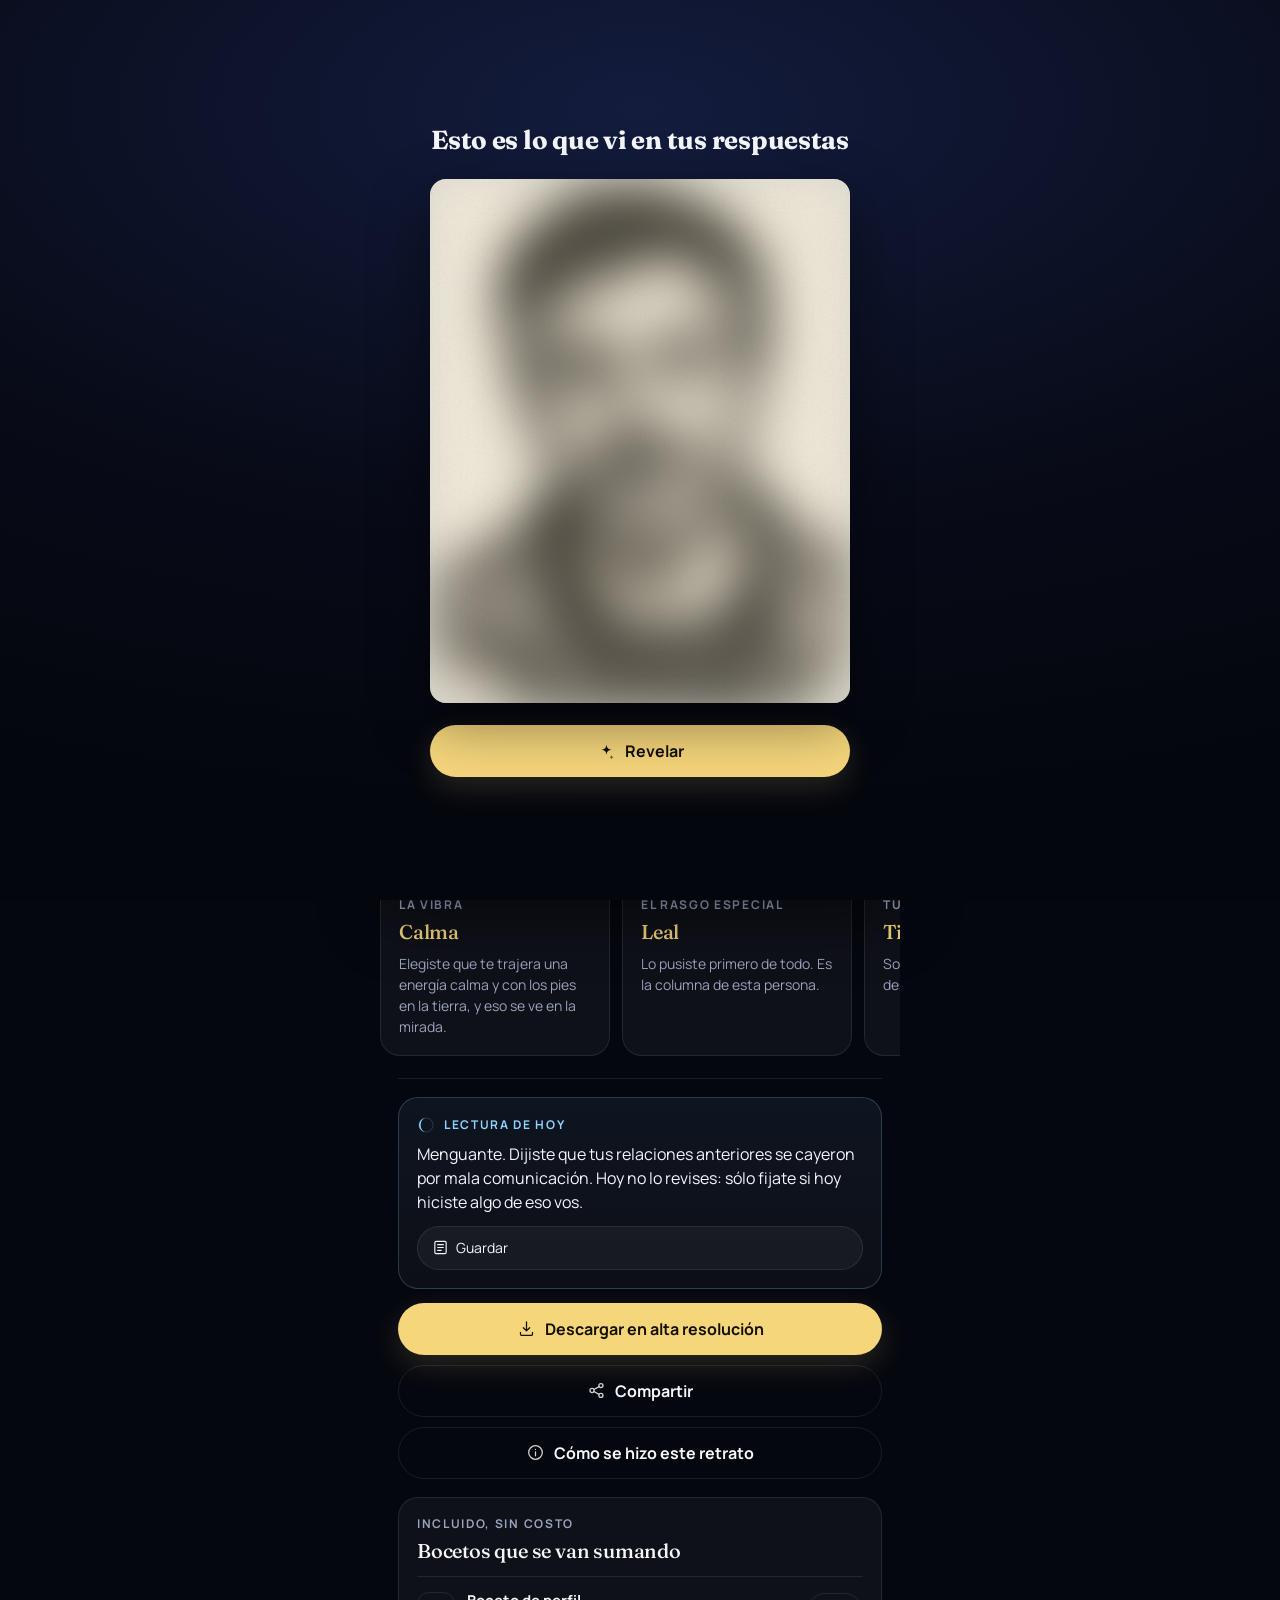
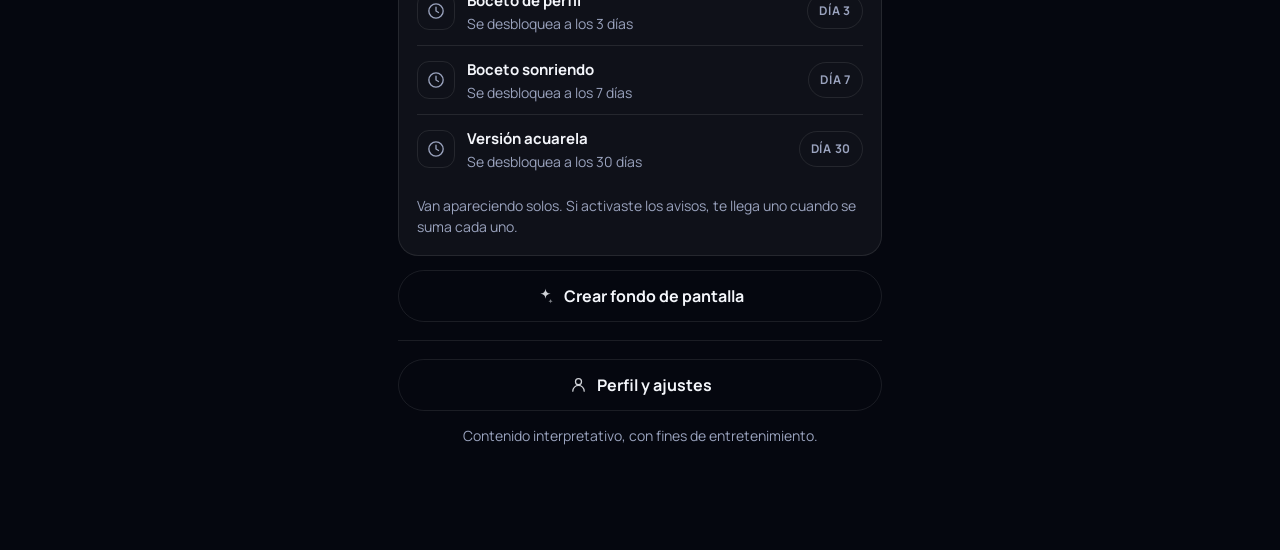
==== app/index.html @ 621ce746 "Add files via upload" ====
<!doctype html>
<html lang="es-AR">
<head>
<meta charset="utf-8">
<meta name="viewport" content="width=device-width,initial-scale=1,viewport-fit=cover,maximum-scale=5">
<title>Noctra — Retrato del Alma Gemela</title>
<meta name="description" content="Tu Retrato del Alma Gemela y tu lectura personalizada, con ventanas de encuentro, compatibilidad y diario.">
<meta name="theme-color" content="#05070F">
<meta name="apple-mobile-web-app-capable" content="yes">
<meta name="mobile-web-app-capable" content="yes">
<meta name="apple-mobile-web-app-status-bar-style" content="black-translucent">
<meta name="apple-mobile-web-app-title" content="Noctra">
<link rel="manifest" href="manifest.webmanifest">
<link rel="icon" href="icons/icon.svg" type="image/svg+xml">
<link rel="apple-touch-icon" href="icons/icon-180.png">
<link rel="preconnect" href="https://fonts.googleapis.com">
<link rel="preconnect" href="https://fonts.gstatic.com" crossorigin>
<link rel="stylesheet" href="https://fonts.googleapis.com/css2?family=Fraunces:opsz,wght@9..144,500;9..144,700&family=Manrope:wght@400;500;700&display=swap">
<link rel="stylesheet" href="css/app.css">
</head>
<body>
<canvas id="cielo"></canvas>
<div id="app"></div>
<script src="js/astro.js"></script>
<script src="../js/perfil-codigo.js"></script>
<script src="js/datos.js"></script>
<script src="js/lectura.js"></script>
<script src="js/ui.js"></script>
<script src="js/maia.js"></script>
<script src="js/app.js"></script>
<script>if("serviceWorker" in navigator)addEventListener("load",()=>navigator.serviceWorker.register("sw.js").catch(()=>{}));</script>
</body>
</html>
---- app/css/app.css ----
/* Noctra — sistema de diseño. Astrología nocturna adulta. Un solo modo: oscuro. */
:root{
  --base:#05070F; --sup:#0A1128;
  --card:rgba(255,255,255,.045); --linea:rgba(255,255,255,.09);
  --oro:#F5D67B; --oro-hondo:#E0A93A; --azul:#8FD3FF;
  --papel:#D9D6CF; --grafito:#33333A;
  --tx:#F4F6FB; --tx2:#9AA3BE;
  --ok:#7BD8A4; --err:#F08A8A;
  --r:20px; --r-img:16px; --r-pill:999px;
  --sombra:0 20px 60px rgba(0,0,0,.45);
  --head:64px; --tabs:76px;
  --ease:cubic-bezier(.22,.61,.36,1);
}
*{box-sizing:border-box;-webkit-tap-highlight-color:transparent}
html,body{margin:0;padding:0}
html{background:var(--base)}
body{
  font-family:"Manrope",-apple-system,BlinkMacSystemFont,"Segoe UI",Roboto,sans-serif;
  font-size:16px;line-height:24px;color:var(--tx);background:var(--base);
  -webkit-font-smoothing:antialiased;overscroll-behavior-y:none;
}
h1,h2,h3,.disp{font-family:"Fraunces","Iowan Old Style","Times New Roman",Georgia,serif;font-weight:700;letter-spacing:-.01em;margin:0}
h1{font-size:32px;line-height:38px}
h2{font-size:24px;line-height:30px}
h3{font-size:20px;line-height:26px;font-weight:500}
p{margin:0 0 14px}
a{color:var(--azul)}
.small{font-size:14px;line-height:21px}
.lab{font-size:12px;line-height:16px;letter-spacing:.14em;text-transform:uppercase;color:var(--tx2);font-weight:700}
.muted{color:var(--tx2)}
.oro{color:var(--oro)}
.center{text-align:center}
button,input,textarea,select{font:inherit;color:inherit}
button{background:none;border:0;cursor:pointer}
img{max-width:100%;display:block}
svg{width:20px;height:20px;flex:0 0 auto}

/* ---------- fondo vivo ---------- */
#cielo{position:fixed;inset:0;width:100%;height:100%;z-index:0;pointer-events:none;display:block}
#app{position:relative;z-index:1}

/* ---------- estructura ---------- */
.head{
  position:fixed;top:0;left:0;right:0;height:calc(var(--head) + env(safe-area-inset-top));
  padding:env(safe-area-inset-top) 18px 0;display:flex;align-items:center;justify-content:space-between;
  background:linear-gradient(180deg,rgba(5,7,15,.92),rgba(5,7,15,.55) 70%,rgba(5,7,15,0));
  backdrop-filter:blur(14px);-webkit-backdrop-filter:blur(14px);z-index:40;
}
.logo{display:flex;align-items:center;gap:1px;font-family:"Fraunces",serif;font-weight:700;font-size:22px;letter-spacing:.01em}
.logo .lm{display:inline-block;width:16px;height:16px;margin:0 1px;transform:translateY(1px)}
.fase{display:flex;align-items:center;gap:8px;padding:7px 12px;border-radius:var(--r-pill);border:1px solid var(--linea);background:var(--card);min-height:38px}
.fase .lm{width:20px;height:20px}
.fase span{font-size:12px;letter-spacing:.06em;color:var(--tx2)}

.vista{padding:calc(var(--head) + env(safe-area-inset-top) + 8px) 18px calc(var(--tabs) + env(safe-area-inset-bottom) + 24px)}
.vista.plena{padding:0}

.tabs{
  position:fixed;left:0;right:0;bottom:0;z-index:40;
  height:calc(var(--tabs) + env(safe-area-inset-bottom));padding-bottom:env(safe-area-inset-bottom);
  display:grid;grid-template-columns:repeat(5,1fr);align-items:center;
  background:rgba(10,17,40,.72);backdrop-filter:blur(20px) saturate(1.2);-webkit-backdrop-filter:blur(20px) saturate(1.2);
  border-top:1px solid var(--linea);
}
.tab{display:flex;flex-direction:column;align-items:center;justify-content:center;gap:5px;height:100%;min-height:44px;color:var(--tx2);transition:color .18s var(--ease)}
.tab svg{width:23px;height:23px}
.tab b{font-size:10px;letter-spacing:.08em;text-transform:uppercase;font-weight:700}
.tab.on{color:var(--oro)}
.tab.on svg{filter:drop-shadow(0 0 10px rgba(245,214,123,.35))}

/* ---------- piezas ---------- */
.card{background:var(--card);border:1px solid var(--linea);border-radius:var(--r);padding:18px;margin:0 0 14px}
.card.hueco{padding:0;overflow:hidden}
.btn{
  display:flex;align-items:center;justify-content:center;gap:9px;width:100%;min-height:52px;
  border-radius:var(--r-pill);background:var(--oro);color:#141007;font-weight:700;font-size:16px;
  box-shadow:0 10px 30px rgba(245,214,123,.16);transition:transform .18s var(--ease),opacity .18s
}
.btn:active{transform:scale(.985)}
.btn[disabled]{opacity:.4;box-shadow:none}
.btn.ghost{background:transparent;color:var(--tx);border:1px solid var(--linea);box-shadow:none}
.btn.ghost svg{opacity:.85}
.btn svg{width:19px;height:19px}
.btn.sm{min-height:44px;font-size:14px;padding:0 18px;width:auto}
.pill{display:inline-flex;align-items:center;gap:7px;padding:9px 14px;border-radius:var(--r-pill);border:1px solid var(--linea);background:var(--card);font-size:14px;min-height:40px}
.pill svg{width:17px;height:17px;flex:0 0 17px}
.pill{white-space:nowrap}
.pill.on{border-color:rgba(245,214,123,.5);background:rgba(245,214,123,.1);color:var(--oro)}
.pills{display:flex;gap:8px;flex-wrap:wrap}
.fila{display:flex;gap:10px}
.fila>*{flex:1}
.sep{height:1px;background:var(--linea);margin:18px 0;border:0}
.tag{display:inline-block;padding:5px 11px;border-radius:var(--r-pill);font-size:12px;letter-spacing:.06em;text-transform:uppercase;font-weight:700;border:1px solid var(--linea);color:var(--tx2)}
.tag.oro{color:var(--oro-hondo);border-color:rgba(245,214,123,.35);background:rgba(245,214,123,.08);color:var(--oro)}

input,textarea,select{
  width:100%;background:rgba(255,255,255,.05);border:1px solid var(--linea);border-radius:14px;
  padding:14px 15px;min-height:52px;outline:none;transition:border-color .18s
}
textarea{min-height:120px;resize:vertical;line-height:24px}
input:focus,textarea:focus,select:focus{border-color:rgba(143,211,255,.55)}
input::placeholder,textarea::placeholder{color:#6E7793}
label.f{display:block;margin:0 0 16px}
label.f>span{display:block;margin:0 0 7px}

.scroll-x{display:flex;gap:12px;overflow-x:auto;scroll-snap-type:x mandatory;margin:0 -18px;padding:2px 18px 4px;-webkit-overflow-scrolling:touch}
.scroll-x::-webkit-scrollbar{display:none}
.scroll-x>*{scroll-snap-align:start;flex:0 0 auto}

/* ---------- retrato ---------- */
.marco{position:relative;border-radius:var(--r-img);overflow:hidden;background:var(--papel);box-shadow:var(--sombra)}
.marco img{width:100%;display:block}
.marco::after{content:"";position:absolute;inset:0;pointer-events:none;
  background-image:url("data:image/svg+xml;utf8,<svg xmlns='http://www.w3.org/2000/svg' width='120' height='120'><filter id='n'><feTurbulence type='fractalNoise' baseFrequency='.85' numOctaves='3'/><feColorMatrix type='saturate' values='0'/></filter><rect width='120' height='120' filter='url(%23n)' opacity='.32'/></svg>");
  mix-blend-mode:multiply;opacity:.5}
.marco .firma{position:absolute;left:14px;bottom:12px;font-family:"Fraunces",serif;font-size:13px;color:rgba(51,51,58,.72);letter-spacing:.02em}

/* revelado */
#revelado{position:fixed;inset:0;z-index:90;background:radial-gradient(120% 80% at 50% 12%,#131C3E 0%,#080B18 55%,#04060D 100%);display:flex;flex-direction:column;align-items:center;justify-content:center;padding:26px}
#revelado .rw{width:100%;max-width:380px;text-align:center}
#revelado .rimg{position:relative;border-radius:var(--r-img);overflow:visible;margin:0 0 22px}
#revelado .rimg img{border-radius:var(--r-img);filter:blur(24px);transform:scale(1.04);transition:filter 3s cubic-bezier(.12,.7,.2,1),transform 3s cubic-bezier(.12,.7,.2,1)}
#revelado.go .rimg img{filter:blur(0);transform:scale(1)}
#revelado h1{margin:0 0 22px;font-size:26px;line-height:34px}
.etq{position:absolute;padding:8px 13px;border-radius:var(--r-pill);background:rgba(10,17,40,.86);border:1px solid rgba(245,214,123,.34);color:var(--oro);font-size:12px;letter-spacing:.06em;text-transform:uppercase;font-weight:700;opacity:0;transform:translateY(8px);transition:opacity .5s var(--ease),transform .5s var(--ease);white-space:nowrap;backdrop-filter:blur(8px)}
.etq.on{opacity:1;transform:translateY(0)}
.etq.e1{left:-6px;top:16%}
.etq.e2{right:-6px;top:47%}
.etq.e3{left:8%;bottom:-14px}
#chispas{position:fixed;inset:0;pointer-events:none;z-index:91}

/* ---------- lectura ---------- */
.indice{position:sticky;top:calc(var(--head) + env(safe-area-inset-top));z-index:20;margin:0 -18px 16px;padding:10px 18px;
  background:linear-gradient(180deg,rgba(5,7,15,.96),rgba(5,7,15,.72));backdrop-filter:blur(12px);-webkit-backdrop-filter:blur(12px)}
.indice .scroll-x{margin:0 -18px;padding:0 18px}
.sec{scroll-margin-top:calc(var(--head) + 74px)}
.sec h2{margin:0 0 4px}
.sec .txt p{color:#E4E8F4}
.sec .txt p:first-letter{}
.acts{display:flex;gap:8px;margin:14px 0 0}
.acts .pill{flex:0 0 auto}

/* ---------- calendario / ventanas ---------- */
.mes{border:1px solid var(--linea);border-radius:var(--r);padding:14px;margin:0 0 12px;background:var(--card)}
.mes.vacio-mes{padding:11px 14px;opacity:.62}
.mes.tiene{border-color:rgba(245,214,123,.28);background:linear-gradient(180deg,rgba(245,214,123,.07),rgba(255,255,255,.035))}
.mes .mh{display:flex;align-items:center;justify-content:space-between}
.mes .mh b{font-family:"Fraunces",serif;font-size:18px;text-transform:capitalize}
.barra{height:6px;border-radius:99px;background:rgba(255,255,255,.08);overflow:hidden;margin:10px 0 0}
.barra i{display:block;height:100%;border-radius:99px;background:linear-gradient(90deg,var(--oro-hondo),var(--oro))}

/* hoja / modal */
.hoja{position:fixed;inset:0;z-index:80;display:none}
.hoja.on{display:block}
.hoja .fondo{position:absolute;inset:0;background:rgba(3,5,12,.72);backdrop-filter:blur(6px);animation:fadeIn .18s var(--ease)}
.hoja .panel{position:absolute;left:0;right:0;bottom:0;max-height:88vh;overflow:auto;background:var(--sup);
  border-radius:26px 26px 0 0;border-top:1px solid var(--linea);padding:10px 18px calc(26px + env(safe-area-inset-bottom));
  box-shadow:var(--sombra);animation:sube .26s var(--ease)}
.hoja .asa{width:42px;height:4px;border-radius:99px;background:rgba(255,255,255,.22);margin:4px auto 16px}
@keyframes sube{from{transform:translateY(24px);opacity:.4}to{transform:translateY(0);opacity:1}}
@keyframes fadeIn{from{opacity:0}to{opacity:1}}

/* ---------- diario ---------- */
.linea{position:relative;padding:0 0 0 26px}
.linea::before{content:"";position:absolute;left:6px;top:6px;bottom:6px;width:1px;background:var(--linea)}
.ent{position:relative;margin:0 0 14px}
.ent::before{content:"";position:absolute;left:-24px;top:8px;width:9px;height:9px;border-radius:99px;background:var(--oro);box-shadow:0 0 0 4px rgba(245,214,123,.14)}
.ent.sena::before{background:var(--azul);box-shadow:0 0 0 4px rgba(143,211,255,.14)}
.cruce{border-left:2px solid var(--oro);background:rgba(245,214,123,.07);border-radius:0 14px 14px 0;padding:11px 14px;margin:10px 0 0;font-size:14px;line-height:21px;color:#EDE2C6}

/* ---------- chat ---------- */
.chat{display:flex;flex-direction:column;gap:12px;padding:0 0 8px}
.msg{max-width:86%;padding:13px 16px;border-radius:18px;line-height:23px;font-size:15px;white-space:pre-wrap;animation:enter .22s var(--ease)}
.msg.m{align-self:flex-start;background:rgba(255,255,255,.055);border:1px solid var(--linea);border-bottom-left-radius:6px}
.msg.y{align-self:flex-end;background:rgba(245,214,123,.14);border:1px solid rgba(245,214,123,.24);border-bottom-right-radius:6px}
.compose{position:fixed;left:0;right:0;bottom:calc(var(--tabs) + env(safe-area-inset-bottom));padding:10px 18px;
  background:linear-gradient(180deg,rgba(5,7,15,0),rgba(5,7,15,.92) 30%);display:flex;gap:9px;align-items:flex-end;z-index:30}
.compose textarea{min-height:52px;max-height:120px;border-radius:26px;padding:14px 18px}
.compose .env{flex:0 0 52px;width:52px;height:52px;border-radius:99px;background:var(--oro);display:flex;align-items:center;justify-content:center}
.compose .env svg{width:20px;height:20px;color:#141007}

@keyframes enter{from{opacity:0;transform:translateY(8px)}to{opacity:1;transform:translateY(0)}}
.enter{animation:enter .22s var(--ease) both}
.d1{animation-delay:.04s}.d2{animation-delay:.08s}.d3{animation-delay:.12s}.d4{animation-delay:.16s}

.vacio{text-align:center;padding:34px 10px;color:var(--tx2)}
.vacio svg{width:34px;height:34px;opacity:.4;margin:0 auto 12px}

@media (min-width:600px){
  .head{padding-left:calc(50% - 260px + 18px);padding-right:calc(50% - 260px + 18px)}
  .vista{max-width:520px;margin:0 auto}
  .tabs{max-width:520px;left:50%;transform:translateX(-50%);border-left:1px solid var(--linea);border-right:1px solid var(--linea);border-radius:20px 20px 0 0}
  .compose{max-width:520px;left:50%;transform:translateX(-50%)}
  .hoja .panel{max-width:520px;left:50%;transform:translateX(-50%)}
  #revelado .rw{max-width:420px}
}
@media (prefers-reduced-motion:reduce){
  *{animation-duration:.001ms !important;transition-duration:.001ms !important}
  #revelado .rimg img{filter:blur(0) !important;transform:none !important}
}

/* impresión: PDF de la lectura */
@media print{
  @page{size:A4;margin:18mm 16mm}
  body{background:#fff;color:#14161C}
  #cielo,.head,.tabs,.compose,.no-print{display:none !important}
  .vista{padding:0}
  .card{background:none;border:0;padding:0;margin:0 0 10mm}
  .pdf-portada{page-break-after:always;text-align:center;padding:8mm 0}
  .pdf-portada img{width:78mm;margin:0 auto 8mm;border-radius:3mm}
  .pdf-sec{page-break-inside:avoid;margin:0 0 9mm}
  .pdf-sec h2{color:#8A6B18;border-bottom:.4mm solid #DCC98E;padding-bottom:2mm;margin:0 0 4mm}
  .pdf-sec p{color:#22252E;font-size:11.5pt;line-height:1.62}
  .muted,.tx2{color:#6A6F7E}
  a{color:#22252E;text-decoration:none}
}
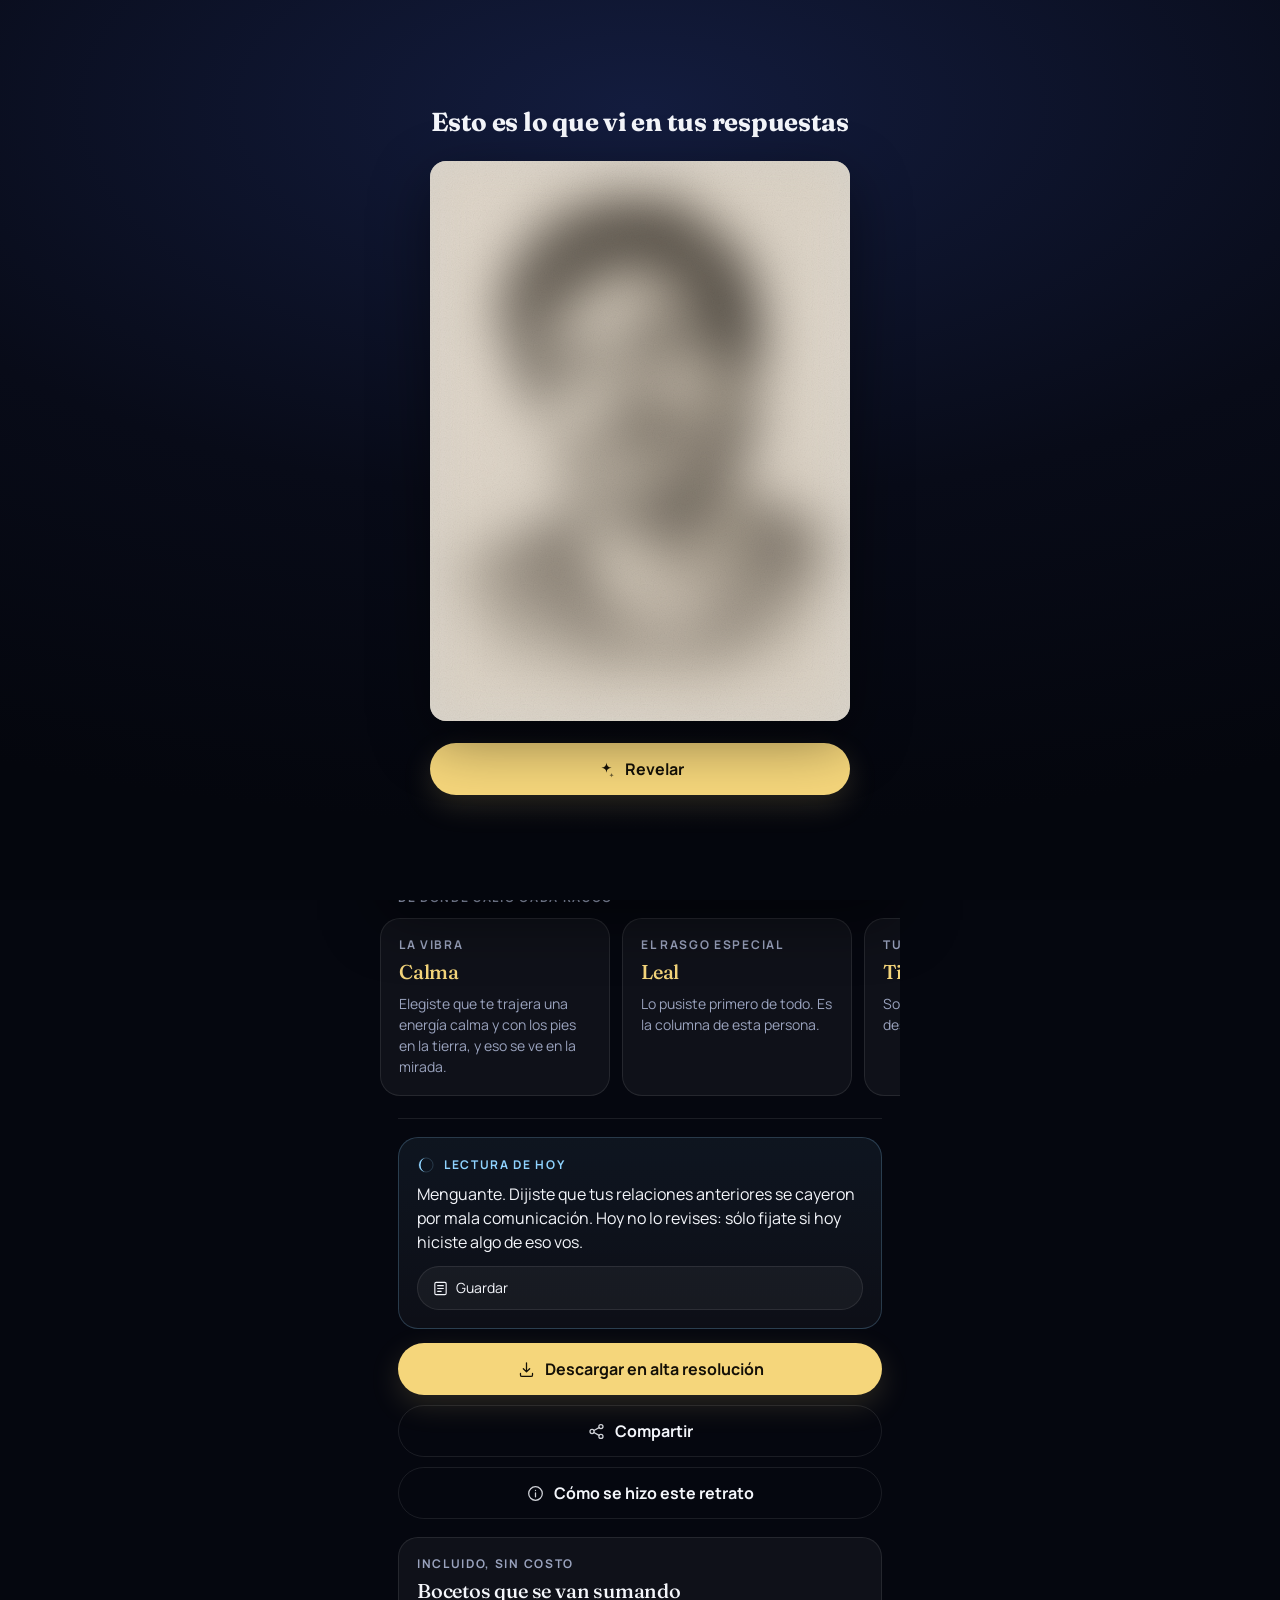
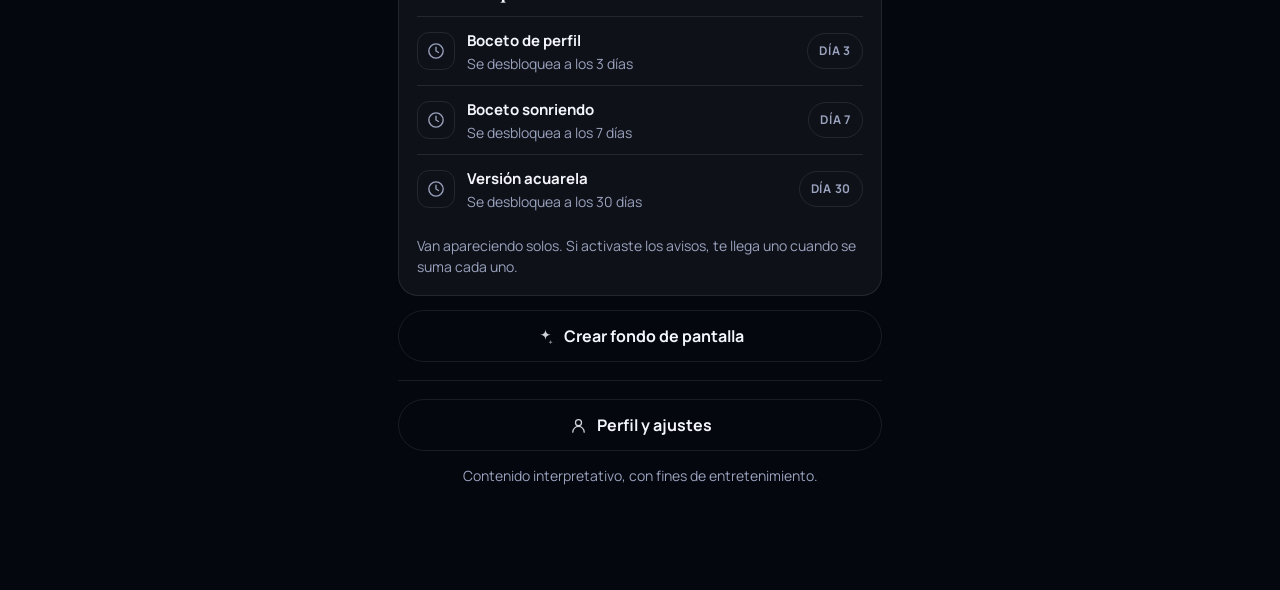
==== commit 7cb8d933: "Update index.html" ====
--- a/app/index.html
+++ b/app/index.html
@@ -27,6 +27,8 @@
 <script src="js/lectura.js"></script>
 <script src="js/ui.js"></script>
 <script src="js/maia.js"></script>
+<script src="js/preguntas.js"></script>
+<script src="js/retratos.js"></script>
 <script src="js/app.js"></script>
 <script>if("serviceWorker" in navigator)addEventListener("load",()=>navigator.serviceWorker.register("sw.js").catch(()=>{}));</script>
 </body>
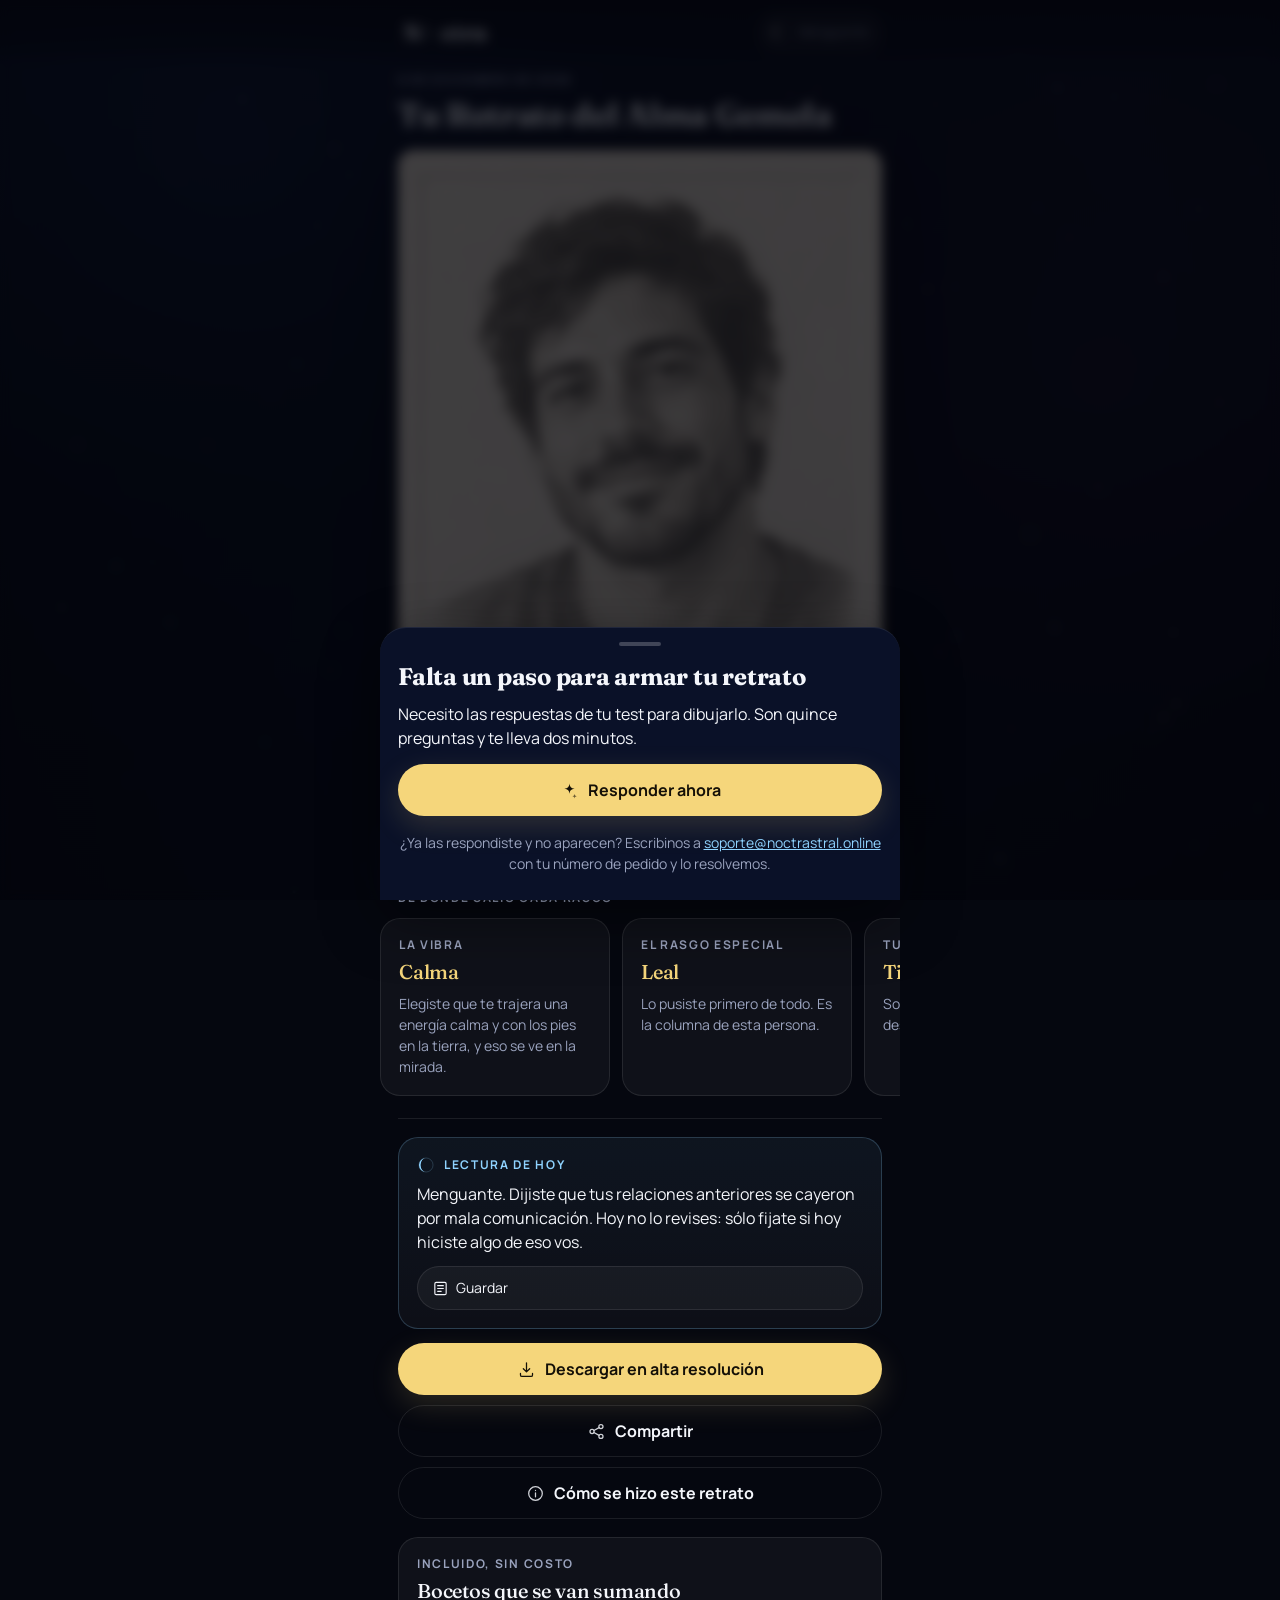
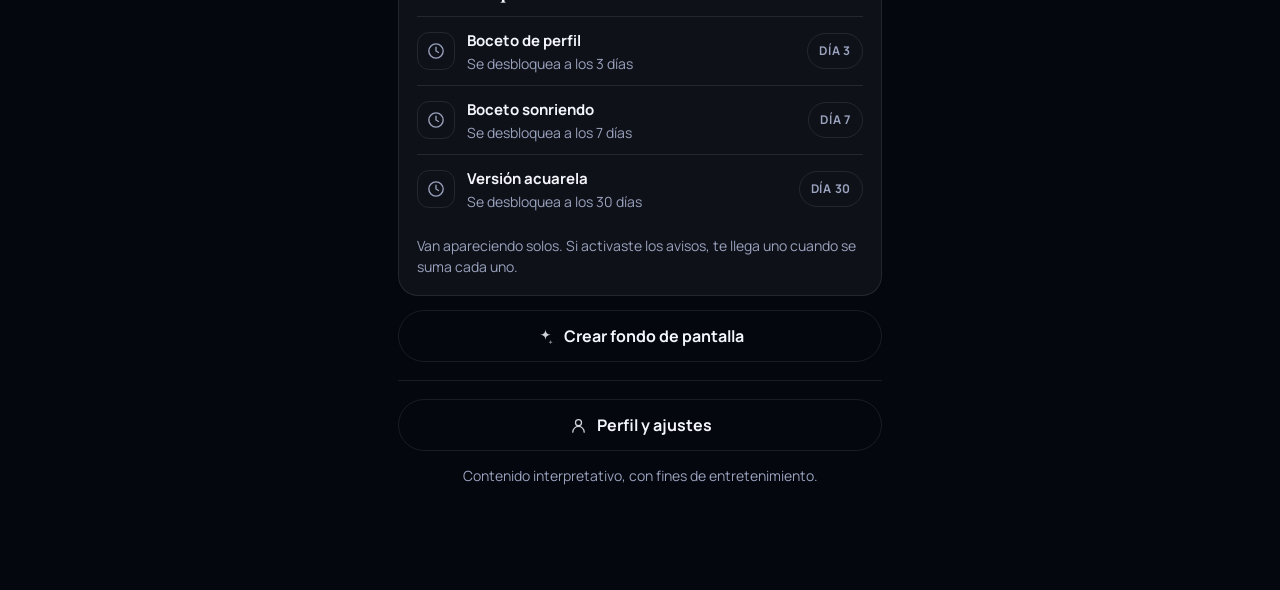
==== commit 579739f9: "App: carga rasgos.js y sube el service worker a v6" ====
--- a/app/index.html
+++ b/app/index.html
@@ -29,6 +29,7 @@
 <script src="js/maia.js"></script>
 <script src="js/preguntas.js"></script>
 <script src="js/retratos.js"></script>
+<script src="js/rasgos.js"></script>
 <script src="js/app.js"></script>
 <script>if("serviceWorker" in navigator)addEventListener("load",()=>navigator.serviceWorker.register("sw.js").catch(()=>{}));</script>
 </body>
--- a/app/css/app.css
+++ b/app/css/app.css
@@ -214,3 +214,89 @@
   .muted,.tx2{color:#6A6F7E}
   a{color:#22252E;text-decoration:none}
 }
+
+/* ================= rasgos del retrato ================= */
+#rasgos{position:fixed;inset:0;z-index:95;overflow:auto;-webkit-overflow-scrolling:touch;
+  background:radial-gradient(120% 80% at 50% 10%,#131C3E 0%,#080B18 55%,#04060D 100%)}
+#rasgos .rwrap{max-width:520px;margin:0 auto;padding:calc(38px + env(safe-area-inset-top)) 22px 44px}
+#rasgos .rbar{display:flex;gap:5px;justify-content:center;margin:0 0 28px}
+#rasgos .rbar i{display:block;width:6px;height:6px;border-radius:99px;background:rgba(255,255,255,.14);transition:all .25s var(--ease)}
+#rasgos .rbar i.ya{background:rgba(245,214,123,.55)}
+#rasgos .rbar i.hoy{width:18px;background:var(--oro)}
+#rasgos .rkicker{margin:0 0 8px;font-size:12px;line-height:16px;letter-spacing:.16em;text-transform:uppercase;color:var(--oro);font-weight:700;opacity:.85}
+#rasgos h2{margin:0 0 6px;font-size:25px;line-height:32px}
+#rasgos .rsub{margin:0 0 22px}
+#rasgos .ropt{width:100%;justify-content:flex-start;margin:0 0 9px;padding:15px 16px;font-size:15px;text-align:left;white-space:normal;min-height:56px}
+#rasgos .ropt.on{border-color:rgba(245,214,123,.6);background:rgba(245,214,123,.10)}
+#rasgos .rglyph{width:26px;flex:0 0 26px;color:var(--oro);font-size:15px;opacity:.8;text-align:center}
+#rasgos .ratras{margin:18px auto 0;display:flex}
+
+/* ================= la pantalla del dibujo ================= */
+#dibujo{position:fixed;inset:0;z-index:96;overflow:hidden;
+  background:radial-gradient(130% 90% at 50% 8%,#16214A 0%,#0A1024 48%,#04060D 100%);
+  display:flex;align-items:center;justify-content:center;padding:26px;
+  animation:dEntrar .5s var(--ease) both}
+@keyframes dEntrar{from{opacity:0}to{opacity:1}}
+#dibujo.salir{animation:dSalir .42s var(--ease) both}
+@keyframes dSalir{to{opacity:0;transform:scale(1.03)}}
+#dibujo .dcielo{position:absolute;inset:0;width:100%;height:100%;display:block}
+
+/* nebulosas: tres manchas que respiran y giran muy lento */
+#dibujo .dneb{position:absolute;border-radius:50%;filter:blur(56px);opacity:.75;pointer-events:none;mix-blend-mode:screen}
+#dibujo .dneb.n1{width:62vmin;height:62vmin;left:-14vmin;top:4vmin;
+  background:radial-gradient(circle at 40% 40%,rgba(96,124,255,.55),rgba(96,124,255,0) 68%);
+  animation:dFlot1 19s ease-in-out infinite alternate}
+#dibujo .dneb.n2{width:54vmin;height:54vmin;right:-12vmin;top:26vmin;
+  background:radial-gradient(circle at 55% 45%,rgba(214,120,255,.42),rgba(214,120,255,0) 68%);
+  animation:dFlot2 23s ease-in-out infinite alternate}
+#dibujo .dneb.n3{width:70vmin;height:70vmin;left:12vmin;bottom:-26vmin;
+  background:radial-gradient(circle at 50% 50%,rgba(245,214,123,.26),rgba(245,214,123,0) 66%);
+  animation:dFlot3 27s ease-in-out infinite alternate}
+@keyframes dFlot1{to{transform:translate3d(7vmin,-5vmin,0) scale(1.16)}}
+@keyframes dFlot2{to{transform:translate3d(-8vmin,6vmin,0) scale(1.12)}}
+@keyframes dFlot3{to{transform:translate3d(5vmin,-8vmin,0) scale(1.09)}}
+
+#dibujo .dwrap{position:relative;z-index:2;width:100%;max-width:360px;text-align:center}
+
+/* el retrato en formación: apenas insinuado, nunca legible */
+#dibujo .dmarco{position:relative;width:176px;height:234px;margin:0 auto 24px;border-radius:var(--r-img);
+  overflow:hidden;border:1px solid rgba(245,214,123,.20);background:#0A0E1C;
+  box-shadow:0 0 70px rgba(96,124,255,.22),inset 0 0 50px rgba(0,0,0,.7)}
+/* la hoja: un papel apenas insinuado detrás del trazo */
+#dibujo .dmarco::before{content:"";position:absolute;inset:0;pointer-events:none;z-index:2;
+  background:radial-gradient(120% 80% at 50% 30%,transparent 40%,rgba(4,6,13,.55) 100%)}
+#dibujo .dmarco img{width:100%;height:100%;object-fit:cover;opacity:.1;filter:blur(34px)}
+#dibujo .dbarrido{position:absolute;left:-30%;top:0;width:60%;height:100%;pointer-events:none;
+  background:linear-gradient(100deg,transparent,rgba(245,214,123,.24),transparent);
+  animation:dBarrer 2.6s linear infinite}
+@keyframes dBarrer{to{transform:translateX(280%)}}
+
+/* anillo de progreso */
+#dibujo .danillo{position:relative;width:104px;height:104px;margin:0 auto 20px}
+#dibujo .danillo svg{width:104px;height:104px;transform:rotate(-90deg)}
+#dibujo .danillo circle{fill:none;stroke-width:2.5;stroke-linecap:round}
+#dibujo .danillo .pista{stroke:rgba(255,255,255,.10)}
+#dibujo .danillo .arco{stroke:var(--oro);filter:drop-shadow(0 0 6px rgba(245,214,123,.55))}
+#dibujo .dpct{position:absolute;inset:0;display:flex;align-items:center;justify-content:center;
+  font-family:"Fraunces",serif;font-size:26px;color:var(--tx);letter-spacing:-.02em}
+#dibujo .dpct i{font-style:normal;font-size:14px;opacity:.55;margin:0 0 0 2px}
+
+#dibujo .dfrase{margin:0 0 6px;font-family:"Fraunces",serif;font-size:19px;line-height:26px;
+  color:var(--tx);opacity:0;transform:translateY(6px);transition:opacity .45s var(--ease),transform .45s var(--ease);min-height:52px}
+#dibujo .dfrase.on{opacity:1;transform:translateY(0)}
+#dibujo .dnota{margin:0}
+#dibujo .drevelar[hidden]{display:none!important}
+#dibujo .drevelar{margin:22px 0 0;animation:dBoton .6s var(--ease) both}
+@keyframes dBoton{from{opacity:0;transform:translateY(12px)}to{opacity:1;transform:translateY(0)}}
+#dibujo.listo .dmarco{border-color:rgba(245,214,123,.5);box-shadow:0 0 90px rgba(245,214,123,.30),inset 0 0 40px rgba(0,0,0,.5)}
+#dibujo.listo .dbarrido{display:none}
+
+@media (min-width:600px){
+  #dibujo .dwrap{max-width:400px}
+  #dibujo .dmarco{width:200px;height:266px}
+}
+@media (prefers-reduced-motion: reduce){
+  #dibujo,#dibujo .drevelar{animation:none}
+  #dibujo .dneb,#dibujo .dbarrido{animation:none}
+  #dibujo .dfrase{transition:none;opacity:1;transform:none}
+}
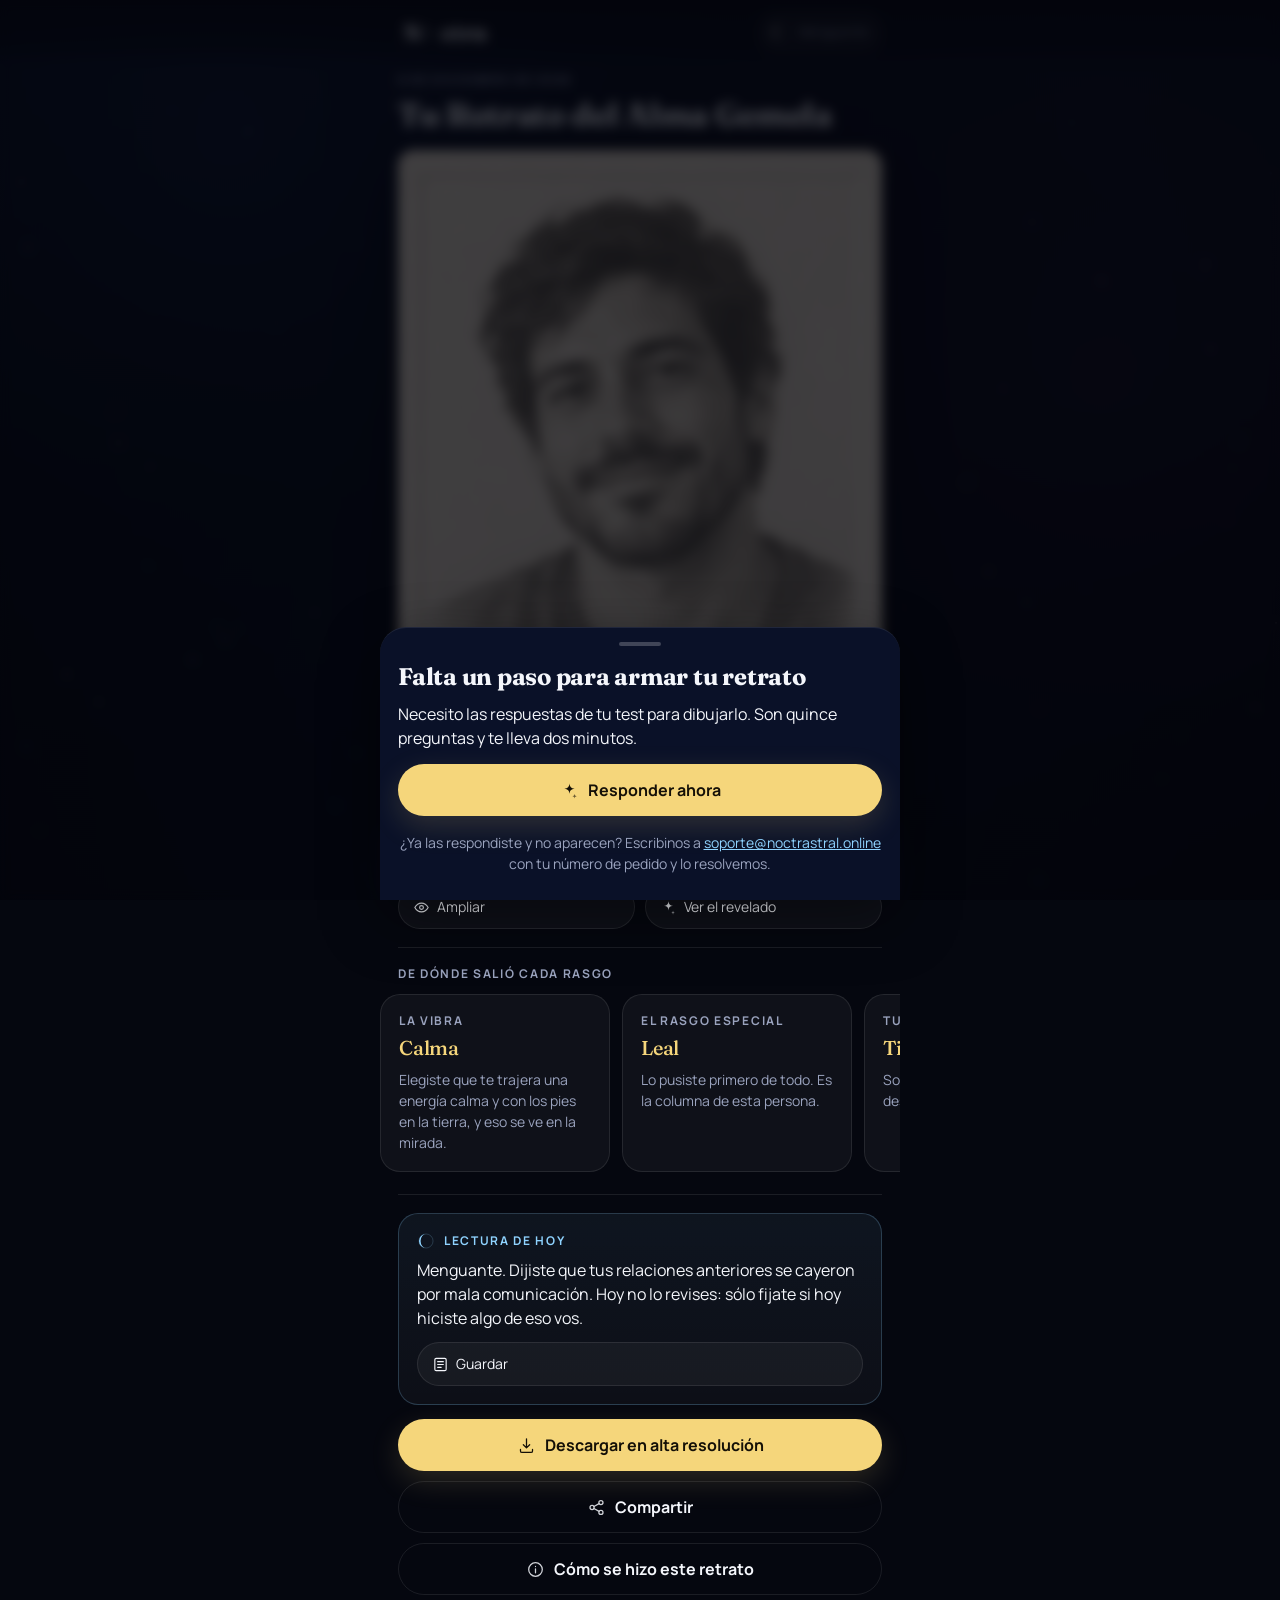
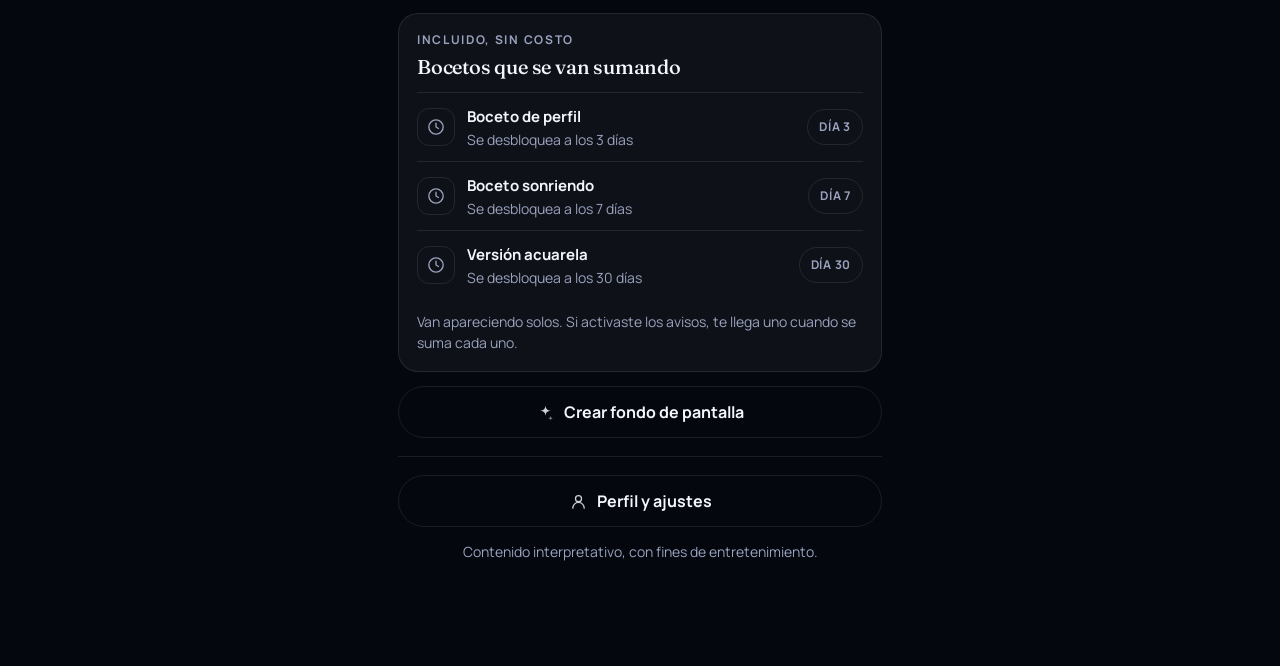
==== commit 87d3cdf0: "App: carga el modulo de nombres y sube la cache a v7" ====
--- a/app/index.html
+++ b/app/index.html
@@ -30,6 +30,7 @@
 <script src="js/preguntas.js"></script>
 <script src="js/retratos.js"></script>
 <script src="js/rasgos.js"></script>
+<script src="js/nombres.js"></script>
 <script src="js/app.js"></script>
 <script>if("serviceWorker" in navigator)addEventListener("load",()=>navigator.serviceWorker.register("sw.js").catch(()=>{}));</script>
 </body>
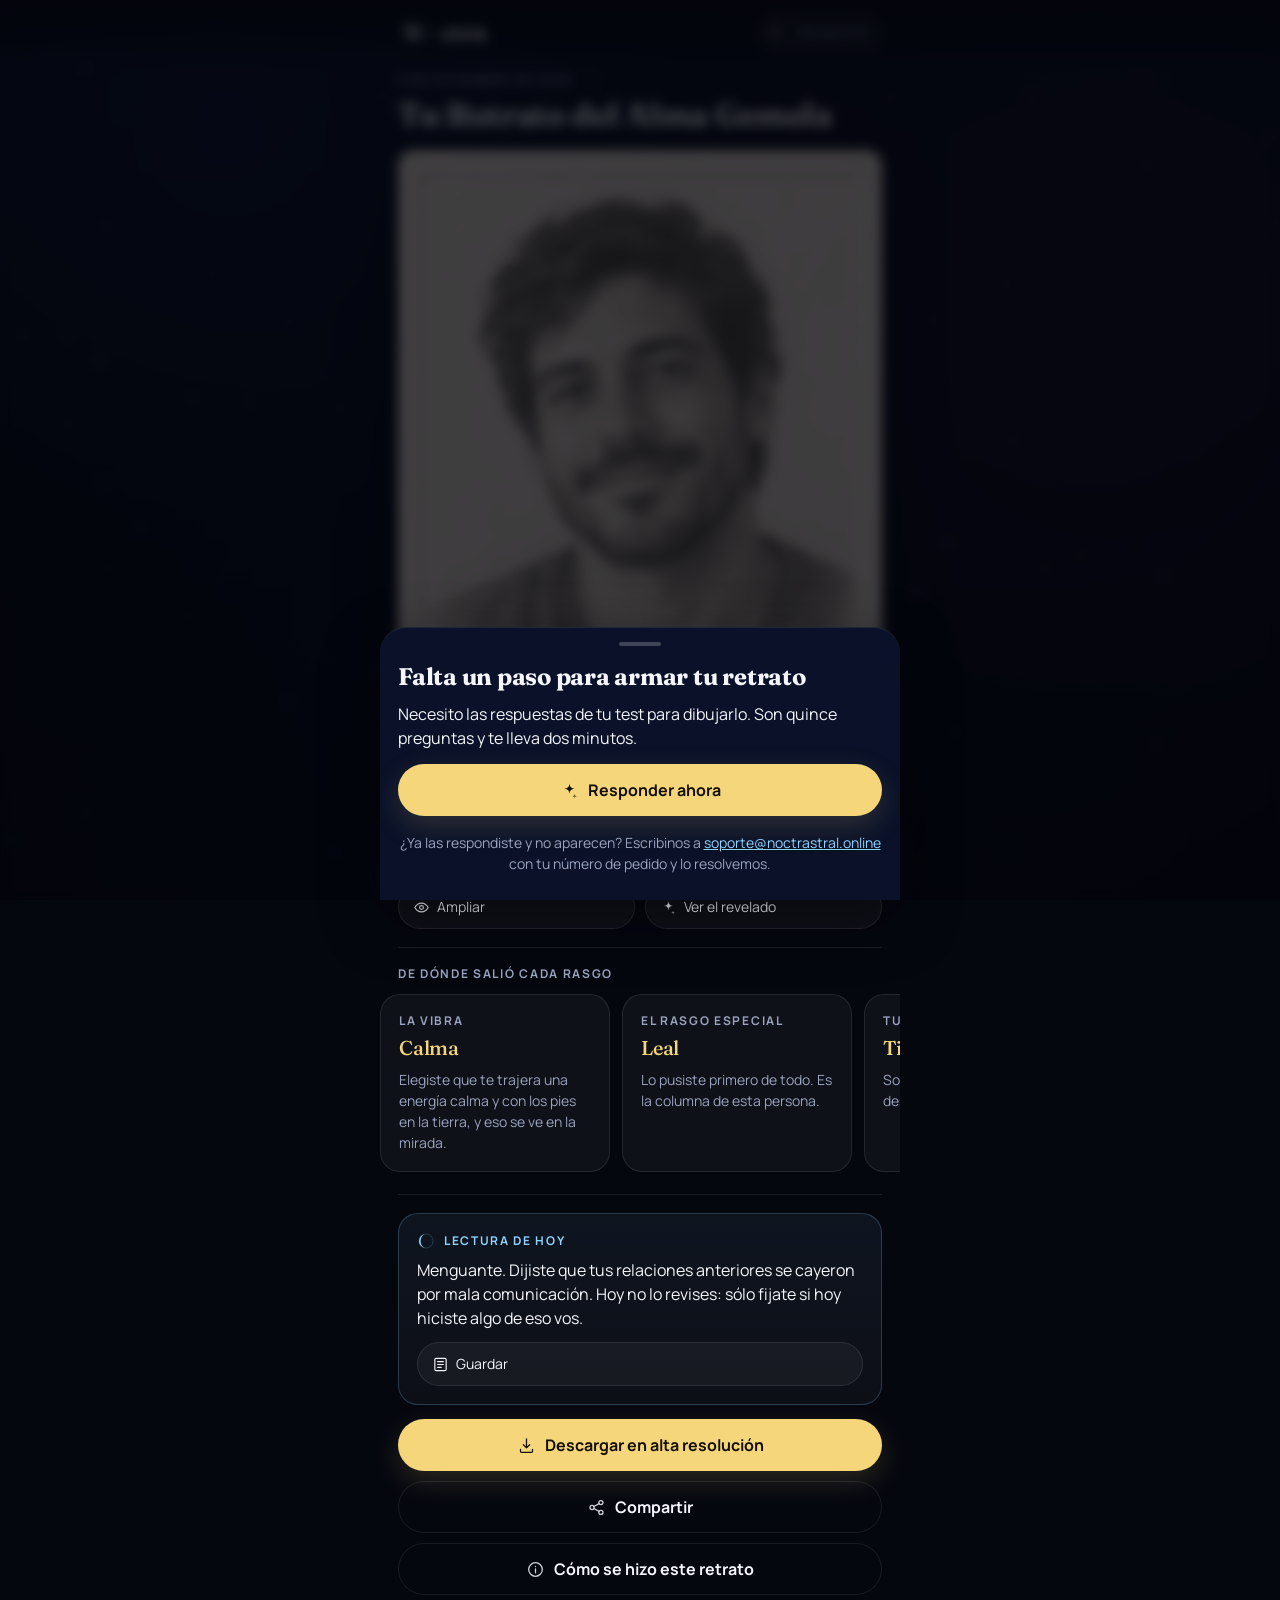
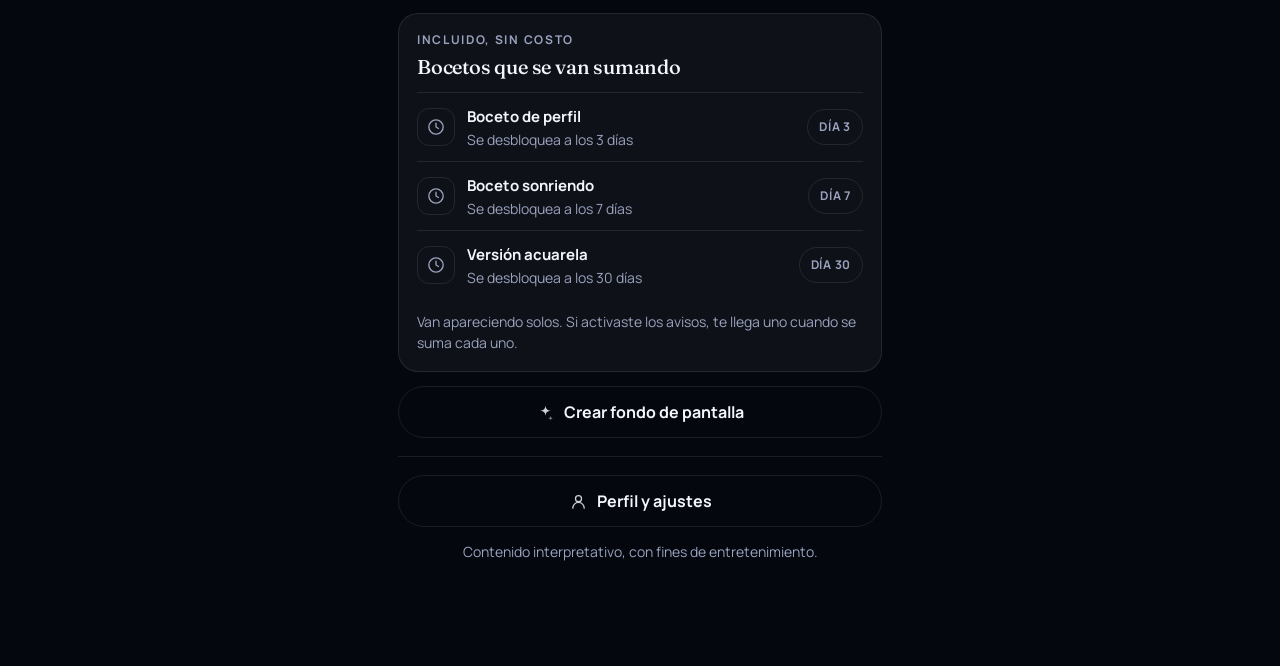
==== commit d6ca4b93: "App: carga el modulo de la oferta y sube la cache a v9" ====
--- a/app/index.html
+++ b/app/index.html
@@ -31,6 +31,7 @@
 <script src="js/retratos.js"></script>
 <script src="js/rasgos.js"></script>
 <script src="js/nombres.js"></script>
+<script src="js/oferta.js"></script>
 <script src="js/app.js"></script>
 <script>if("serviceWorker" in navigator)addEventListener("load",()=>navigator.serviceWorker.register("sw.js").catch(()=>{}));</script>
 </body>
--- a/app/css/app.css
+++ b/app/css/app.css
@@ -122,6 +122,11 @@
 #revelado .rimg img{border-radius:var(--r-img);filter:blur(24px);transform:scale(1.04);transition:filter 3s cubic-bezier(.12,.7,.2,1),transform 3s cubic-bezier(.12,.7,.2,1)}
 #revelado.go .rimg img{filter:blur(0);transform:scale(1)}
 #revelado h1{margin:0 0 22px;font-size:26px;line-height:34px}
+/* el nombre del retrato: entra solo, después de las etiquetas */
+#revelado .rnom{margin:0 0 22px;opacity:0;transform:translateY(10px);transition:opacity .9s var(--ease),transform .9s var(--ease)}
+#revelado .rnom.on{opacity:1;transform:translateY(0)}
+#revelado .rnom .lab{display:block;margin:0 0 5px}
+#revelado .rnom b{display:block;font-family:"Fraunces","Iowan Old Style","Times New Roman",Georgia,serif;font-weight:700;font-size:34px;line-height:40px;letter-spacing:-.01em;color:var(--oro)}
 .etq{position:absolute;padding:8px 13px;border-radius:var(--r-pill);background:rgba(10,17,40,.86);border:1px solid rgba(245,214,123,.34);color:var(--oro);font-size:12px;letter-spacing:.06em;text-transform:uppercase;font-weight:700;opacity:0;transform:translateY(8px);transition:opacity .5s var(--ease),transform .5s var(--ease);white-space:nowrap;backdrop-filter:blur(8px)}
 .etq.on{opacity:1;transform:translateY(0)}
 .etq.e1{left:-6px;top:16%}
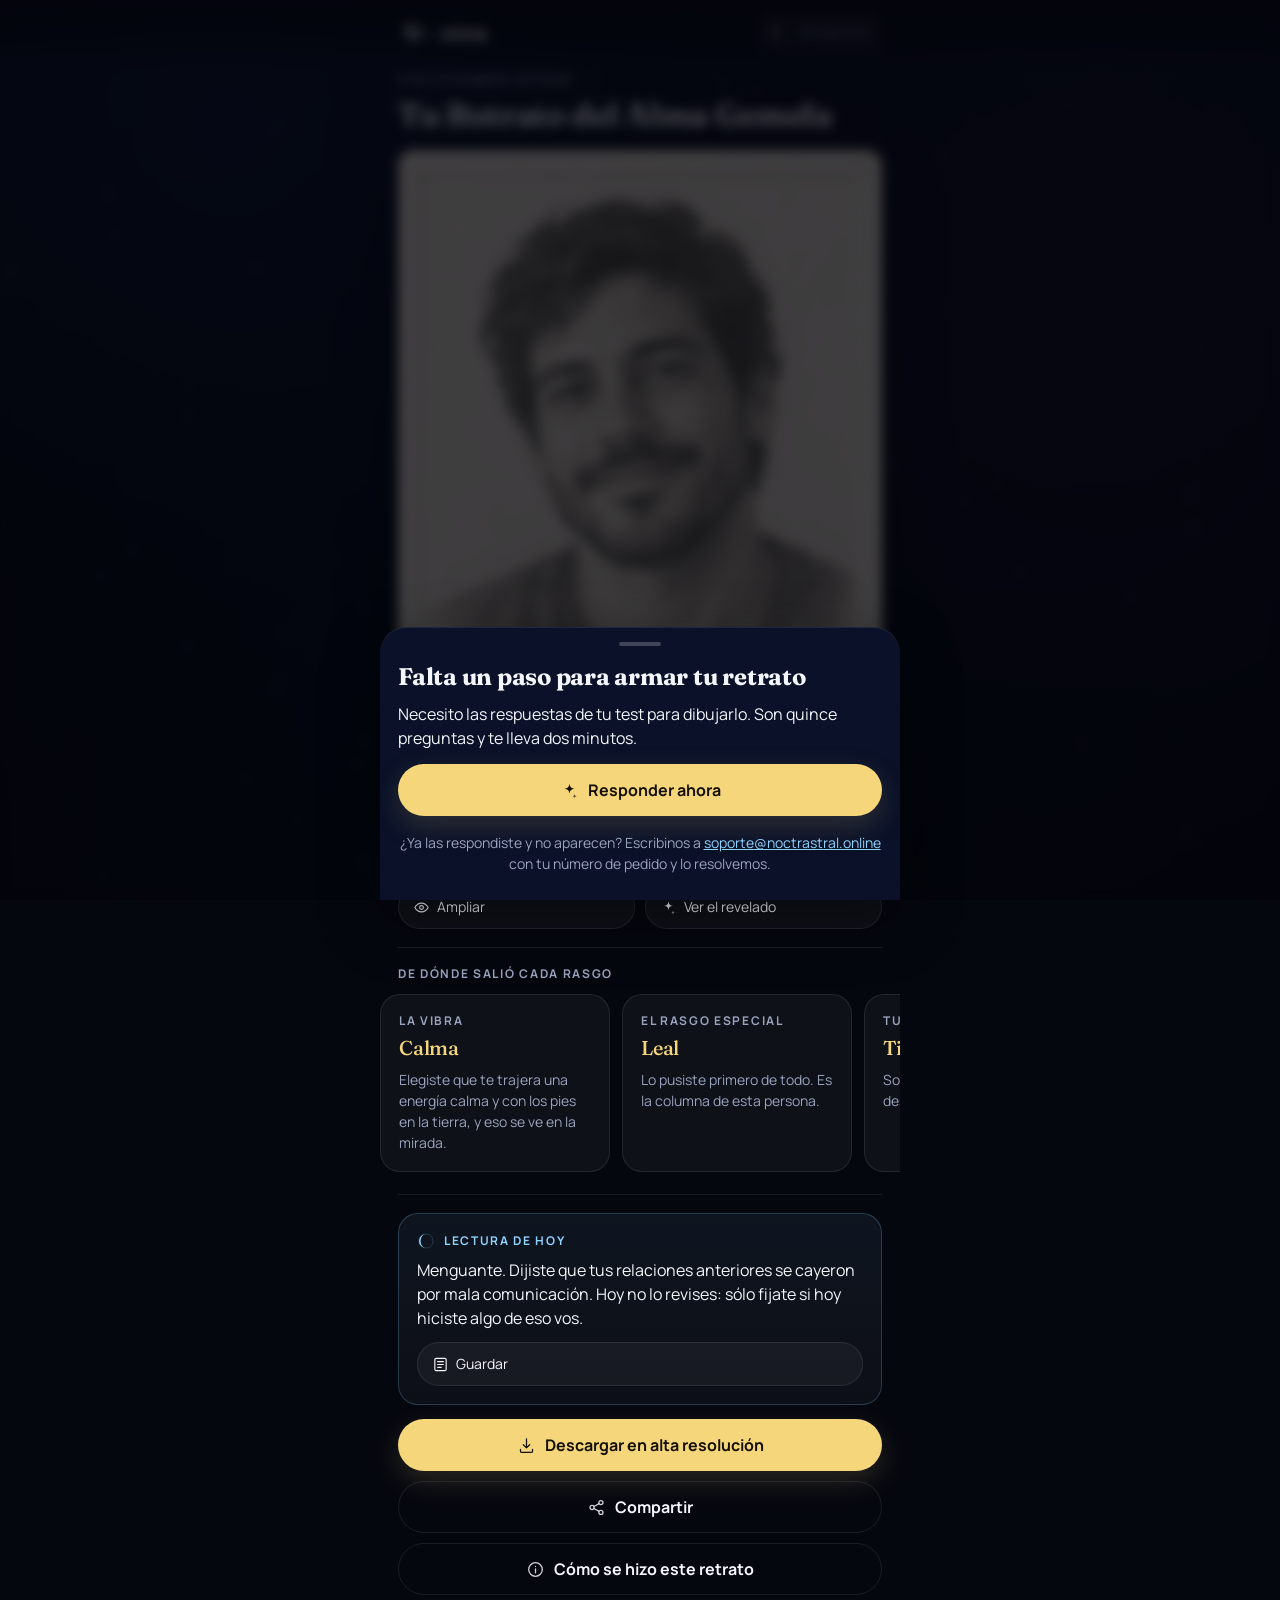
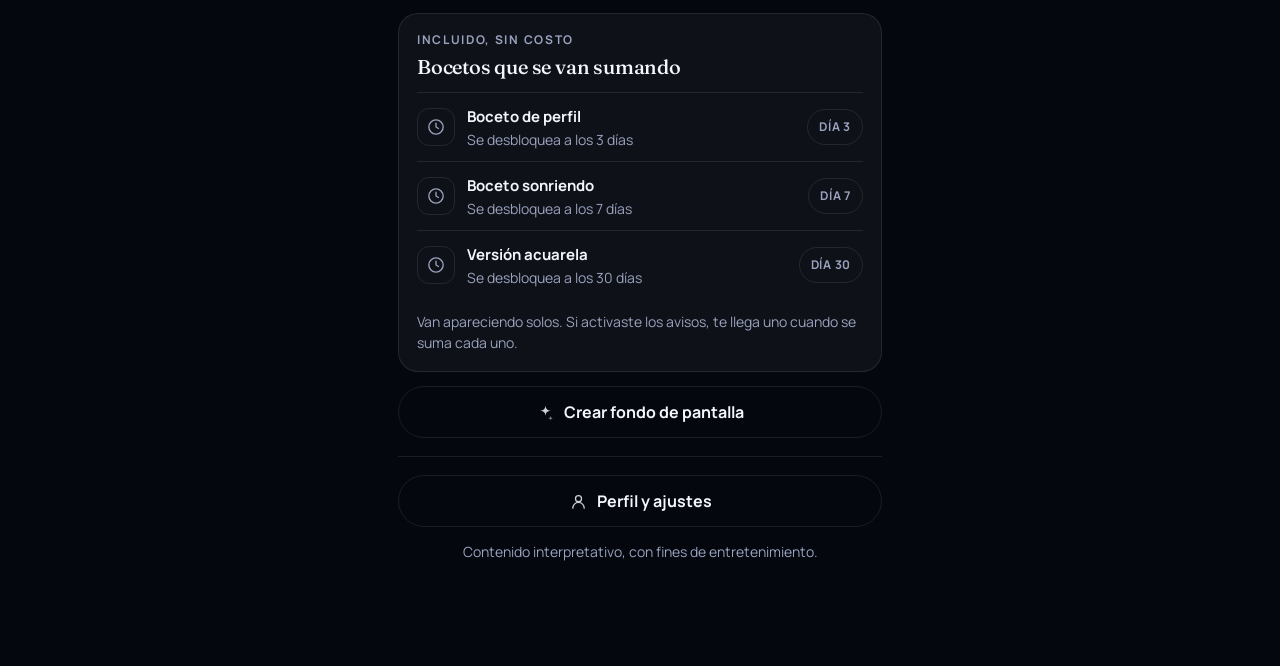
==== commit 6eb85d05: "App: carga plan.js y acceso.js, cache del service worker a v10" ====
--- a/app/index.html
+++ b/app/index.html
@@ -31,6 +31,8 @@
 <script src="js/retratos.js"></script>
 <script src="js/rasgos.js"></script>
 <script src="js/nombres.js"></script>
+<script src="js/plan.js"></script>
+<script src="js/acceso.js"></script>
 <script src="js/oferta.js"></script>
 <script src="js/app.js"></script>
 <script>if("serviceWorker" in navigator)addEventListener("load",()=>navigator.serviceWorker.register("sw.js").catch(()=>{}));</script>
--- a/app/css/app.css
+++ b/app/css/app.css
@@ -122,6 +122,38 @@
 #revelado .rimg img{border-radius:var(--r-img);filter:blur(24px);transform:scale(1.04);transition:filter 3s cubic-bezier(.12,.7,.2,1),transform 3s cubic-bezier(.12,.7,.2,1)}
 #revelado.go .rimg img{filter:blur(0);transform:scale(1)}
 #revelado h1{margin:0 0 22px;font-size:26px;line-height:34px}
+/* El Segundo Trazo — la pantalla de la oferta. Mismo lenguaje que el
+   revelado a propósito: no tiene que parecer una publicidad metida en la
+   app, tiene que parecer la continuación de lo que acaba de pasar. */
+#oferta{position:fixed;inset:0;z-index:96;overflow:auto;-webkit-overflow-scrolling:touch;
+  background:radial-gradient(120% 70% at 50% 0%,#161F45 0%,#090D1C 55%,#04060D 100%);
+  opacity:0;transform:translateY(18px);transition:opacity .38s var(--ease),transform .38s var(--ease)}
+#oferta.on{opacity:1;transform:translateY(0)}
+#oferta .ow{max-width:460px;margin:0 auto;padding:calc(40px + env(safe-area-inset-top)) 22px calc(34px + env(safe-area-inset-bottom))}
+#oferta .olab{display:flex;align-items:center;justify-content:center;gap:7px;color:var(--oro);
+  font-size:12px;letter-spacing:.14em;text-transform:uppercase;font-weight:700;margin:0 0 14px}
+#oferta .olab svg{width:15px;height:15px}
+#oferta h1{text-align:center;font-size:34px;line-height:40px;color:var(--oro);margin:0 0 10px}
+#oferta .osub{text-align:center;color:var(--tx2);margin:0 0 26px;font-size:15px;line-height:23px}
+#oferta .olista{margin:0 0 22px}
+#oferta .oit{display:flex;gap:13px;align-items:flex-start;padding:14px 15px;margin:0 0 9px;
+  border-radius:var(--r);background:var(--card);border:1px solid var(--linea);
+  opacity:0;transform:translateY(10px);transition:opacity .5s var(--ease),transform .5s var(--ease)}
+#oferta .oit.on{opacity:1;transform:translateY(0)}
+#oferta .oic{flex:0 0 26px;color:var(--oro);display:flex;padding-top:2px}
+#oferta .oic svg{width:19px;height:19px}
+#oferta .oit b{display:block;font-size:15px;margin:0 0 3px}
+#oferta .oit small{display:block;color:var(--tx2);font-size:13px;line-height:20px}
+#oferta .osobre{display:flex;gap:13px;align-items:center;padding:15px;margin:0 0 20px;
+  border-radius:var(--r);border:1px dashed rgba(245,214,123,.34);background:rgba(245,214,123,.06)}
+#oferta .osel{flex:0 0 26px;color:var(--oro);display:flex}
+#oferta .osobre p{margin:0;font-size:14px;line-height:21px;color:#EDE2C6}
+#oferta .olink{display:block;width:100%;margin:14px 0 0;background:none;border:0;
+  color:var(--tx2);font-size:14px;text-decoration:underline;cursor:pointer;font-family:inherit}
+#oferta .onota{text-align:center;color:var(--tx2);font-size:11px;line-height:17px;margin:22px 0 0;opacity:.75}
+.otar{border-color:rgba(245,214,123,.24);background:linear-gradient(180deg,rgba(245,214,123,.08),rgba(255,255,255,.035))}
+@media (min-width:430px){ #oferta h1{font-size:38px;line-height:44px} }
+
 /* el nombre del retrato: entra solo, después de las etiquetas */
 #revelado .rnom{margin:0 0 22px;opacity:0;transform:translateY(10px);transition:opacity .9s var(--ease),transform .9s var(--ease)}
 #revelado .rnom.on{opacity:1;transform:translateY(0)}
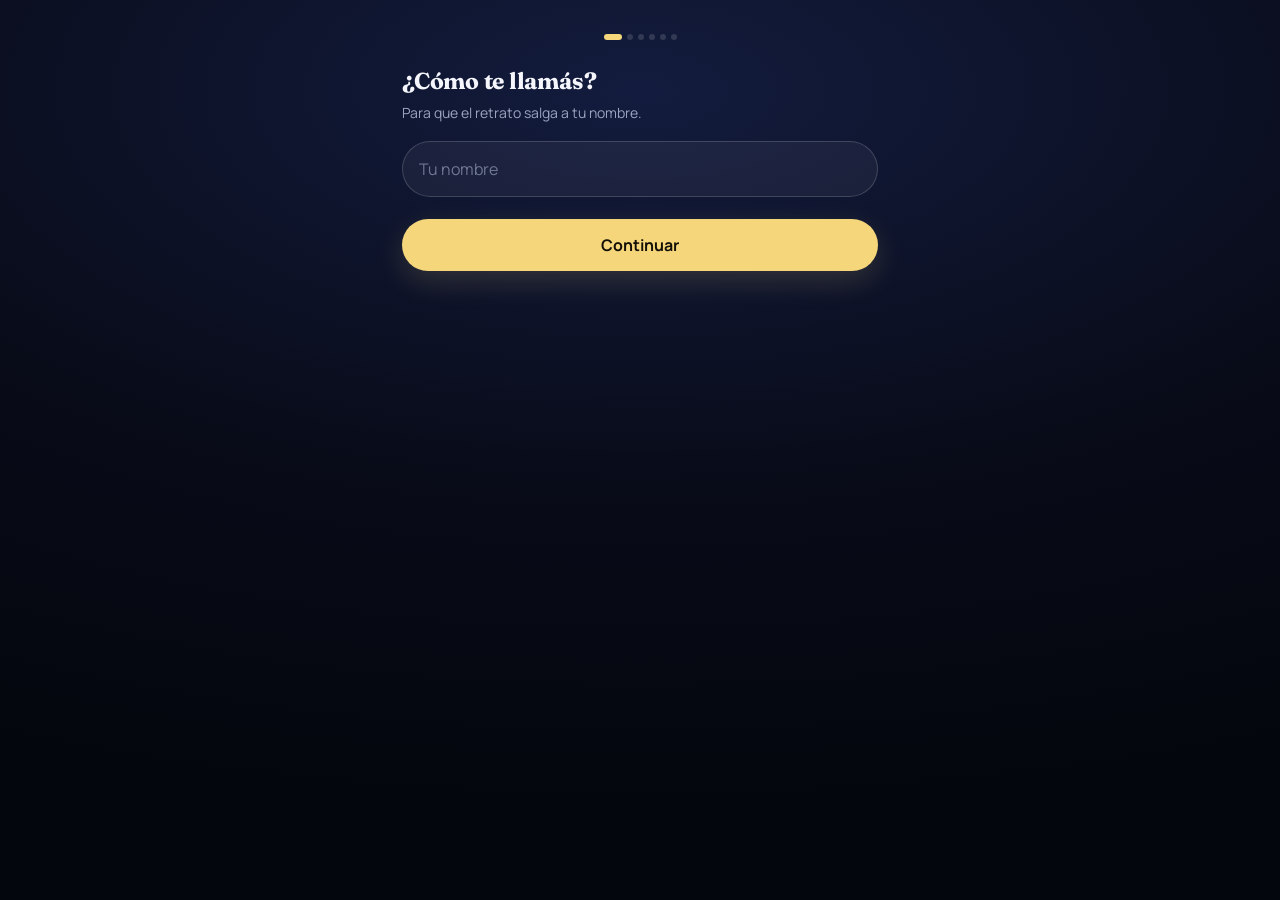
==== commit 6a901ad6: "Update index.html" ====
--- a/app/index.html
+++ b/app/index.html
@@ -22,6 +22,7 @@
 <canvas id="cielo"></canvas>
 <div id="app"></div>
 <script src="js/astro.js"></script>
+<script src="js/codigo.js"></script>
 <script src="../js/perfil-codigo.js"></script>
 <script src="js/datos.js"></script>
 <script src="js/lectura.js"></script>
--- a/app/css/app.css
+++ b/app/css/app.css
@@ -9,6 +9,13 @@
   --r:20px; --r-img:16px; --r-pill:999px;
   --sombra:0 20px 60px rgba(0,0,0,.45);
   --head:64px; --tabs:76px;
+  /* El borde de abajo del iPhone es zona muerta: la barra de gestos del
+     sistema se queda con los toques, y ademas Safari, con su barra oculta,
+     usa el primer toque de ahi para volver a mostrarla. Encima
+     env(safe-area-inset-bottom) devuelve 0 en varios de esos momentos, asi
+     que confiar solo en el no alcanza. Se le pone un piso: la fila de
+     pestañas nunca queda pegada al borde. */
+  --safe-b:max(env(safe-area-inset-bottom,0px), 26px);
   --ease:cubic-bezier(.22,.61,.36,1);
 }
 *{box-sizing:border-box;-webkit-tap-highlight-color:transparent}
@@ -52,17 +59,23 @@
 .fase .lm{width:20px;height:20px}
 .fase span{font-size:12px;letter-spacing:.06em;color:var(--tx2)}
 
-.vista{padding:calc(var(--head) + env(safe-area-inset-top) + 8px) 18px calc(var(--tabs) + env(safe-area-inset-bottom) + 24px)}
+.vista{padding:calc(var(--head) + env(safe-area-inset-top) + 8px) 18px calc(var(--tabs) + var(--safe-b) + 24px)}
 .vista.plena{padding:0}
 
 .tabs{
   position:fixed;left:0;right:0;bottom:0;z-index:40;
-  height:calc(var(--tabs) + env(safe-area-inset-bottom));padding-bottom:env(safe-area-inset-bottom);
-  display:grid;grid-template-columns:repeat(5,1fr);align-items:center;
+  height:calc(var(--tabs) + var(--safe-b));padding-bottom:var(--safe-b);
+  display:grid;grid-template-columns:repeat(5,1fr);align-items:stretch;
   background:rgba(10,17,40,.72);backdrop-filter:blur(20px) saturate(1.2);-webkit-backdrop-filter:blur(20px) saturate(1.2);
   border-top:1px solid var(--linea);
 }
-.tab{display:flex;flex-direction:column;align-items:center;justify-content:center;gap:5px;height:100%;min-height:44px;color:var(--tx2);transition:color .18s var(--ease)}
+/* El area tocable ocupa toda la altura util de la barra, que ya esta por
+   encima de la zona muerta. 56px es comodo para el pulgar sin agrandar la
+   barra. */
+.tab{display:flex;flex-direction:column;align-items:center;justify-content:center;gap:5px;
+  height:100%;min-height:56px;color:var(--tx2);transition:color .18s var(--ease);
+  -webkit-tap-highlight-color:transparent;touch-action:manipulation}
+.tab:active{opacity:.7}
 .tab svg{width:23px;height:23px}
 .tab b{font-size:10px;letter-spacing:.08em;text-transform:uppercase;font-weight:700}
 .tab.on{color:var(--oro)}
@@ -116,26 +129,185 @@
 .marco .firma{position:absolute;left:14px;bottom:12px;font-family:"Fraunces",serif;font-size:13px;color:rgba(51,51,58,.72);letter-spacing:.02em}
 
 /* revelado */
-#revelado{position:fixed;inset:0;z-index:90;background:radial-gradient(120% 80% at 50% 12%,#131C3E 0%,#080B18 55%,#04060D 100%);display:flex;flex-direction:column;align-items:center;justify-content:center;padding:26px}
-#revelado .rw{width:100%;max-width:380px;text-align:center}
-#revelado .rimg{position:relative;border-radius:var(--r-img);overflow:visible;margin:0 0 22px}
+#revelado{position:fixed;inset:0;z-index:90;background:radial-gradient(120% 80% at 50% 12%,#131C3E 0%,#080B18 55%,#04060D 100%);display:block;overflow-y:auto;overscroll-behavior:contain;-webkit-overflow-scrolling:touch;padding:22px 26px calc(22px + env(safe-area-inset-bottom,0px))}
+/* min-height + centrado adentro: centra cuando entra en pantalla, y cuando no
+   entra la caja crece y la pantalla scrollea de verdad en vez de cortar arriba */
+#revelado .rw{width:100%;max-width:380px;margin:0 auto;text-align:center;min-height:100%;display:flex;flex-direction:column;justify-content:center}
+#revelado .rimg{position:relative;border-radius:var(--r-img);overflow:visible;margin:0 auto 16px;width:100%;max-width:min(380px,38vh)}
 #revelado .rimg img{border-radius:var(--r-img);filter:blur(24px);transform:scale(1.04);transition:filter 3s cubic-bezier(.12,.7,.2,1),transform 3s cubic-bezier(.12,.7,.2,1)}
 #revelado.go .rimg img{filter:blur(0);transform:scale(1)}
-#revelado h1{margin:0 0 22px;font-size:26px;line-height:34px}
+#revelado h1{margin:0 0 16px;font-size:25px;line-height:32px}
 /* El Segundo Trazo — la pantalla de la oferta. Mismo lenguaje que el
    revelado a propósito: no tiene que parecer una publicidad metida en la
    app, tiene que parecer la continuación de lo que acaba de pasar. */
 #oferta{position:fixed;inset:0;z-index:96;overflow:auto;-webkit-overflow-scrolling:touch;
   background:radial-gradient(120% 70% at 50% 0%,#161F45 0%,#090D1C 55%,#04060D 100%);
-  opacity:0;transform:translateY(18px);transition:opacity .38s var(--ease),transform .38s var(--ease)}
-#oferta.on{opacity:1;transform:translateY(0)}
+  transform:translateY(100%);transition:transform .62s cubic-bezier(.16,.84,.28,1);
+  box-shadow:0 -24px 70px rgba(0,0,0,.6)}
+#oferta.on{transform:translateY(0)}
+@media (prefers-reduced-motion:reduce){ #oferta{transition:none} }
 #oferta .ow{max-width:460px;margin:0 auto;padding:calc(40px + env(safe-area-inset-top)) 22px calc(34px + env(safe-area-inset-bottom))}
 #oferta .olab{display:flex;align-items:center;justify-content:center;gap:7px;color:var(--oro);
   font-size:12px;letter-spacing:.14em;text-transform:uppercase;font-weight:700;margin:0 0 14px}
 #oferta .olab svg{width:15px;height:15px}
-#oferta h1{text-align:center;font-size:34px;line-height:40px;color:var(--oro);margin:0 0 10px}
-#oferta .osub{text-align:center;color:var(--tx2);margin:0 0 26px;font-size:15px;line-height:23px}
-#oferta .olista{margin:0 0 22px}
+
+/* ---------- las tres tarjetas de la oferta ---------- */
+/* El teaser: líneas borroneadas con un candado encima. Son dibujo, no texto
+   tapado — no hay nada que leer con el inspector. */
+.otea{position:relative;display:flex;flex-direction:column;align-items:center;gap:7px;
+  padding:14px 0 20px;filter:blur(3px);opacity:.5}
+.otea>span{display:block;height:9px;border-radius:99px;
+  background:linear-gradient(90deg,rgba(245,214,123,.30),rgba(245,214,123,.10))}
+.otea .ocand{position:absolute;left:50%;top:50%;transform:translate(-50%,-50%);
+  filter:blur(0);opacity:1}
+.otea .ocand svg{width:26px;height:26px;color:var(--oro)}
+
+#oferta .ocards{display:flex;flex-direction:column;gap:14px;margin:0 0 18px}
+.ocard{border:1px solid var(--linea);border-radius:var(--r);padding:18px 16px 16px;
+  background:rgba(255,255,255,.02);text-align:center;
+  opacity:0;transform:translateY(14px);transition:opacity .5s var(--ease),transform .5s var(--ease)}
+.ocard.on{opacity:1;transform:translateY(0)}
+.ocard .octit{font-family:"Fraunces","Iowan Old Style",Georgia,serif;font-weight:700;
+  font-size:19px;line-height:25px;color:var(--tx);margin:0 0 6px}
+.ocard .ocsub{margin:0;color:var(--tx2);font-size:13.5px;line-height:20px}
+.ocard.ya{border-color:rgba(111,211,154,.34)}
+.ocard .ocya{margin:14px 0 0;color:var(--ok,#6FD39A);font-size:13.5px}
+.ocard .ocya svg{width:15px;height:15px;vertical-align:-2px;margin-right:5px}
+
+/* El botón con el precio en cápsula al costado, como la referencia. */
+.ocbtn{display:flex;align-items:center;justify-content:space-between;gap:12px;width:100%;
+  padding:13px 14px;border-radius:14px;cursor:pointer;text-align:left;
+  border:1px solid rgba(245,214,123,.34);background:rgba(245,214,123,.09);color:var(--tx);
+  font-family:inherit;font-size:15px;line-height:20px;min-height:56px;
+  transition:background .18s,border-color .18s,transform .12s}
+.ocbtn:hover{background:rgba(245,214,123,.15);border-color:rgba(245,214,123,.5)}
+.ocbtn:active{transform:scale(.985)}
+.ocbtn .ocb1{flex:1 1 auto;min-width:0}
+.ocbtn .ocb1 b{color:var(--oro);font-weight:700}
+.ocbtn .ocpre{flex:0 0 auto;font-style:normal;font-weight:700;font-size:14px;
+  padding:6px 12px;border-radius:99px;background:rgba(245,214,123,.16);color:var(--oro);
+  white-space:nowrap}
+
+/* El bloque del pack. Es el único con borde dorado y fondo propio: tiene que
+   ganarle visualmente a las dos tarjetas de arriba sin gritar. */
+.opack2{border:1.5px solid rgba(245,214,123,.52);border-radius:var(--r);padding:20px 16px 16px;
+  background:linear-gradient(180deg,rgba(245,214,123,.08),rgba(245,214,123,.02));
+  text-align:center;margin:0 0 18px;
+  opacity:0;transform:translateY(14px);transition:opacity .5s var(--ease),transform .5s var(--ease)}
+.opack2.on{opacity:1;transform:translateY(0)}
+.opack2 .op2lab{font-size:11.5px;letter-spacing:.16em;text-transform:uppercase;
+  color:var(--oro);font-weight:700;margin:0 0 12px}
+.opack2 .op2lab svg{width:14px;height:14px;vertical-align:-2px;margin-right:5px}
+.opack2 .op2pre{display:flex;align-items:baseline;justify-content:center;gap:10px;
+  flex-wrap:wrap;margin:0 0 14px}
+.opack2 .op2pre s{color:var(--tx3,#5E6785);font-size:14px}
+.opack2 .op2pre b{color:var(--ok,#6FD39A);font-size:19px;font-weight:700}
+/* "Desbloquear todo" es la acción que queremos: tiene que ganarle a todo lo
+   demás de la pantalla. Respira despacio —escala apenas: nadie lo registra
+   como animación, pero el ojo vuelve ahí— y cada tanto le cruza un brillo.
+   Todo con transform y filter, que van por GPU; animar la sombra acá
+   trababa el scroll en teléfonos modestos. */
+.opack2 .btn.op2btn,
+.oalerta .btn.op2btn{
+  position:relative;overflow:hidden;margin:0;
+  padding:18px 16px;font-size:15.5px;
+  background:linear-gradient(96deg,var(--oro),#FFEDB4 52%,var(--oro-hondo));
+  box-shadow:0 0 36px rgba(245,214,123,.50),0 14px 36px rgba(0,0,0,.45);
+  will-change:transform;animation:respira 2.8s ease-in-out infinite}
+/* El precio, invertido: chapa oscura y número dorado sobre el botón dorado.
+   Es el contraste más fuerte de la pantalla, así que es lo primero que se
+   lee del botón —y es justo el dato que la persona está buscando—. */
+.opack2 .btn.op2btn i,
+.oalerta .btn.op2btn i{
+  background:#17110A;color:var(--oro);
+  font-size:18.5px;font-weight:800;letter-spacing:-.015em;
+  padding:7px 11px;box-shadow:0 3px 12px rgba(0,0,0,.42),inset 0 1px 0 rgba(255,255,255,.07)}
+.opack2 .btn.op2btn i u,
+.oalerta .btn.op2btn i u{text-decoration:none;font-size:10px;font-weight:700;
+  letter-spacing:.05em;opacity:.65;margin-left:4px;vertical-align:2px}
+.opack2 .btn.op2btn span,
+.oalerta .btn.op2btn span{white-space:nowrap}
+.opack2 .btn.op2btn::after,
+.oalerta .btn.op2btn::after{
+  content:"";position:absolute;top:0;bottom:0;left:0;width:42%;pointer-events:none;
+  background:linear-gradient(100deg,transparent,rgba(255,255,255,.55),transparent);
+  transform:translateX(-260%) skewX(-18deg);
+  animation:brilloPasa 3.6s ease-in-out infinite}
+.opack2 .btn.op2btn:active,
+.oalerta .btn.op2btn:active{animation:none;transform:scale(.985)}
+@keyframes respira{0%,100%{transform:scale(1);filter:brightness(1)}
+  50%{transform:scale(1.028);filter:brightness(1.07)}}
+@keyframes brilloPasa{0%,62%{transform:translateX(-260%) skewX(-18deg)}
+  100%{transform:translateX(320%) skewX(-18deg)}}
+@media (prefers-reduced-motion:reduce){
+  .opack2 .btn.op2btn,.oalerta .btn.op2btn{animation:none}
+  .opack2 .btn.op2btn::after,.oalerta .btn.op2btn::after{display:none}
+  .oalerta .opunto{animation:none}
+}
+.opack2 .op2mas{margin:12px 0 0;color:var(--tx2);font-size:12.5px;line-height:19px}
+.opack2 .op2mas b{color:var(--tx)}
+
+/* ─── el bloque de oferta suelto en las pestañas ───────────────────
+   La tarjeta anterior (.otar) se leía como una sección más de la app y la
+   gente la pasaba de largo. Esta tiene barra ámbar arriba con un punto
+   latiendo, el precio viejo tachado al lado del de hoy, y el mismo botón
+   dorado que respira. Se ve como un aviso, no como contenido.
+
+   Lo que NO tiene, a propósito: contador, "quedan 3 lugares", oferta que
+   vence. La persona ya pagó una vez y sigue usando la app; inventarle una
+   urgencia falsa acá se nota, y vuelve como reembolso. */
+.oalerta{
+  border:1.5px solid rgba(245,214,123,.5);padding:0;overflow:hidden;
+  background:linear-gradient(180deg,rgba(245,214,123,.10),rgba(245,214,123,.02));
+  box-shadow:0 0 30px rgba(245,214,123,.12),0 16px 44px rgba(0,0,0,.42)}
+.oalerta .oabarra{
+  display:flex;align-items:center;gap:9px;
+  background:linear-gradient(96deg,rgba(245,214,123,.22),rgba(245,214,123,.08));
+  border-bottom:1px solid rgba(245,214,123,.28);
+  padding:10px 16px;font-size:11.5px;letter-spacing:.14em;text-transform:uppercase;
+  font-weight:800;color:var(--oro)}
+.oalerta .opunto{
+  flex:none;width:9px;height:9px;border-radius:50%;background:#FFB84D;
+  animation:oPulso 1.9s ease-out infinite}
+@keyframes oPulso{
+  0%{box-shadow:0 0 0 0 rgba(255,184,77,.55)}
+  70%{box-shadow:0 0 0 9px rgba(255,184,77,0)}
+  100%{box-shadow:0 0 0 0 rgba(255,184,77,0)}}
+.oalerta .oath{
+  font-family:"Fraunces","Iowan Old Style",Georgia,serif;font-weight:700;
+  font-size:24px;line-height:30px;color:var(--tx);margin:16px 16px 8px}
+.oalerta .oatp{margin:0 16px 14px;font-size:14px;line-height:21px;color:var(--tx2)}
+.oalerta .oapre{
+  display:flex;align-items:baseline;flex-wrap:wrap;gap:9px;margin:0 16px 14px}
+.oalerta .oapre s{color:var(--tx3,#5E6785);font-size:15px}
+.oalerta .oapre b{
+  font-family:"Fraunces",Georgia,serif;font-size:27px;font-weight:700;color:var(--ok,#6FD39A)}
+.oalerta .oaoff{
+  font-style:normal;font-size:11.5px;font-weight:800;letter-spacing:.05em;
+  text-transform:uppercase;color:#1A1408;background:var(--oro);
+  padding:4px 9px;border-radius:99px}
+.oalerta .btn.op2btn{margin:0 16px}
+.oalerta .oanota{
+  margin:11px 16px 16px;text-align:center;font-size:11.5px;color:var(--tx2);opacity:.8}
+
+/* La sección cerrada dentro de la pestaña Encuentro. */
+.plcerrada{border-style:dashed}
+.plcerrada .plnum{opacity:.5}
+.plcerrada .otea{padding:6px 0 16px}
+
+@media (max-width:380px){
+  .ocbtn{flex-direction:column;align-items:stretch;gap:9px;text-align:center}
+  .ocbtn .ocpre{align-self:center}
+}
+#oferta h1{text-align:center;font-size:31px;line-height:38px;color:var(--tx);margin:0 0 10px}
+#oferta h1 em{font-style:normal;color:var(--oro)}
+#oferta .osub{text-align:center;color:var(--tx2);margin:0 0 20px;font-size:15px;line-height:23px}
+/* el nombre del pack, como una placa: separa la promesa del producto */
+#oferta .opack svg{width:14px;height:14px;vertical-align:-2px;margin-right:5px}
+#oferta .opack{text-align:center;font-size:11px;letter-spacing:.18em;text-transform:uppercase;
+  font-weight:700;color:var(--oro);padding:9px 0;margin:0 0 18px;
+  border-top:1px solid rgba(245,214,123,.2);border-bottom:1px solid rgba(245,214,123,.2)}
+#oferta .olista{margin:0 0 18px}
 #oferta .oit{display:flex;gap:13px;align-items:flex-start;padding:14px 15px;margin:0 0 9px;
   border-radius:var(--r);background:var(--card);border:1px solid var(--linea);
   opacity:0;transform:translateY(10px);transition:opacity .5s var(--ease),transform .5s var(--ease)}
@@ -148,17 +320,78 @@
   border-radius:var(--r);border:1px dashed rgba(245,214,123,.34);background:rgba(245,214,123,.06)}
 #oferta .osel{flex:0 0 26px;color:var(--oro);display:flex}
 #oferta .osobre p{margin:0;font-size:14px;line-height:21px;color:#EDE2C6}
+/* el precio. Va antes del botón y no adentro de una tarjeta cualquiera:
+   es la objeción que queda por resolver, así que se muestra de frente. */
+#oferta .oprecio{text-align:center;margin:0 0 18px;padding:18px 14px;border-radius:var(--r);
+  background:linear-gradient(180deg,rgba(245,214,123,.11),rgba(245,214,123,.03));
+  border:1px solid rgba(245,214,123,.3)}
+#oferta .opl{font-size:11px;letter-spacing:.16em;text-transform:uppercase;font-weight:700;color:var(--tx2)}
+#oferta .opn{font-family:"Fraunces","Iowan Old Style",Georgia,serif;font-weight:700;
+  font-size:46px;line-height:54px;color:var(--oro);margin:2px 0 4px;letter-spacing:-.02em}
+/* La moneda va pegada al número, más chica y en versalita: se lee "$9.997
+   ARS" de un golpe sin que el ARS le robe peso al precio. */
+#oferta .opn i{font-style:normal;font-family:"Manrope",sans-serif;font-size:15px;
+  letter-spacing:.1em;font-weight:700;color:var(--tx2);margin-left:7px;vertical-align:5px}
+#oferta .opa{font-size:13px;line-height:20px;color:var(--tx2)}
+/* botón con el precio adentro: saca la duda de "cuánto sale" del medio */
+.btn.obig{display:flex;align-items:center;justify-content:space-between;gap:10px;
+  padding:16px 18px;font-size:15px;line-height:20px;text-align:left}
+.btn.obig span{flex:1}
+.btn.obig i{font-style:normal;font-weight:700;font-size:14px;white-space:nowrap;padding:5px 10px;border-radius:var(--r-pill);
+  background:rgba(20,16,7,.16);white-space:nowrap}
 #oferta .olink{display:block;width:100%;margin:14px 0 0;background:none;border:0;
   color:var(--tx2);font-size:14px;text-decoration:underline;cursor:pointer;font-family:inherit}
 #oferta .onota{text-align:center;color:var(--tx2);font-size:11px;line-height:17px;margin:22px 0 0;opacity:.75}
-.otar{border-color:rgba(245,214,123,.24);background:linear-gradient(180deg,rgba(245,214,123,.08),rgba(255,255,255,.035))}
+/* la tarjeta que queda en la pestaña Retrato. Tiene que cortar la página:
+   es lo único que vende cuando la persona vuelve una semana después. */
+.otar{border-color:rgba(245,214,123,.4);
+  background:linear-gradient(180deg,rgba(245,214,123,.13),rgba(245,214,123,.03));
+  box-shadow:0 0 0 1px rgba(245,214,123,.08),0 14px 40px rgba(0,0,0,.35)}
+.otar .otag{display:flex;align-items:center;gap:6px;font-size:11px;letter-spacing:.14em;
+  text-transform:uppercase;font-weight:700;color:var(--oro);margin:0 0 9px}
+.otar .otag svg{width:14px;height:14px}
+.otar .oth{font-family:"Fraunces","Iowan Old Style",Georgia,serif;font-weight:700;
+  font-size:25px;line-height:31px;color:var(--tx);margin:0 0 8px}
+.otar .otp{margin:0 0 13px;font-size:14px;line-height:21px;color:var(--tx2)}
+.otar .otf{display:flex;align-items:baseline;gap:8px}
+.otar .otpre{font-family:"Fraunces",Georgia,serif;font-weight:700;font-size:28px;color:var(--oro)}
+.otar .otu{font-size:12px;letter-spacing:.1em;text-transform:uppercase;font-weight:700;color:var(--tx2)}
 @media (min-width:430px){ #oferta h1{font-size:38px;line-height:44px} }
 
 /* el nombre del retrato: entra solo, después de las etiquetas */
-#revelado .rnom{margin:0 0 22px;opacity:0;transform:translateY(10px);transition:opacity .9s var(--ease),transform .9s var(--ease)}
+#revelado .rnom{margin:0 0 16px;opacity:0;transform:translateY(10px);transition:opacity .9s var(--ease),transform .9s var(--ease)}
 #revelado .rnom.on{opacity:1;transform:translateY(0)}
 #revelado .rnom .lab{display:block;margin:0 0 5px}
-#revelado .rnom b{display:block;font-family:"Fraunces","Iowan Old Style","Times New Roman",Georgia,serif;font-weight:700;font-size:34px;line-height:40px;letter-spacing:-.01em;color:var(--oro)}
+#revelado #racts .btn{margin:0 0 9px}
+#revelado #racts .btn:last-child{margin:0}
+/* "Ver mi lectura": el único botón que tiene que verse desde lejos. Los
+   otros dos quedan en segundo plano a propósito —guardar y compartir son
+   para después; ahora lo que sigue es leer. */
+#revelado #racts .btn.lec{
+  min-height:60px;font-size:17.5px;letter-spacing:.01em;
+  background:linear-gradient(96deg,var(--oro),#FFE9A8 55%,var(--oro-hondo));
+  box-shadow:0 0 30px rgba(245,214,123,.42),0 12px 34px rgba(0,0,0,.4);
+  will-change:transform;animation:lecLate 1.5s ease-in-out .6s infinite;
+}
+#revelado #racts .btn.lec svg{width:21px;height:21px}
+#revelado #racts .btn.lec:active{animation:none}
+#revelado #racts .btn.ghost{min-height:46px;font-size:15px;opacity:.82}
+@keyframes lecLate{0%,100%{transform:scale(1)}50%{transform:scale(1.032)}}
+@media (prefers-reduced-motion:reduce){ #revelado #racts .btn.lec{animation:none} }
+/* Teléfonos bajos: el retrato y los títulos ceden lo necesario para que
+   "Ver mi lectura" y "Compartir" queden a la vista sin tener que bajar. */
+@media (max-height:700px){
+  #revelado{padding:16px 22px calc(16px + env(safe-area-inset-bottom,0px))}
+  #revelado h1{margin:0 0 12px;font-size:21px;line-height:27px}
+  #revelado .rimg{max-width:min(380px,34vh);margin:0 auto 12px}
+  #revelado .rnom{margin:0 0 12px}
+  #revelado .rnom b{font-size:26px;line-height:31px}
+  #revelado .rnom .lab{margin:0 0 3px}
+  #revelado #racts .btn{margin:0 0 7px}
+  #revelado #racts .btn.lec{min-height:54px;font-size:16.5px}
+  #revelado #racts .btn.ghost{min-height:42px}
+}
+#revelado .rnom b{display:block;font-family:"Fraunces","Iowan Old Style","Times New Roman",Georgia,serif;font-weight:700;font-size:31px;line-height:37px;letter-spacing:-.01em;color:var(--oro)}
 .etq{position:absolute;padding:8px 13px;border-radius:var(--r-pill);background:rgba(10,17,40,.86);border:1px solid rgba(245,214,123,.34);color:var(--oro);font-size:12px;letter-spacing:.06em;text-transform:uppercase;font-weight:700;opacity:0;transform:translateY(8px);transition:opacity .5s var(--ease),transform .5s var(--ease);white-space:nowrap;backdrop-filter:blur(8px)}
 .etq.on{opacity:1;transform:translateY(0)}
 .etq.e1{left:-6px;top:16%}
@@ -169,7 +402,26 @@
 /* ---------- lectura ---------- */
 .indice{position:sticky;top:calc(var(--head) + env(safe-area-inset-top));z-index:20;margin:0 -18px 16px;padding:10px 18px;
   background:linear-gradient(180deg,rgba(5,7,15,.96),rgba(5,7,15,.72));backdrop-filter:blur(12px);-webkit-backdrop-filter:blur(12px)}
-.indice .scroll-x{margin:0 -18px;padding:0 18px}
+/* El carrusel de secciones.
+
+   Estaba pegado al texto de arriba y el ultimo chip quedaba cortado a la
+   mitad contra el borde, que se lee como un error de maquetado y no como
+   "hay mas para el costado". Se le da aire arriba y un degrade a la derecha
+   que hace evidente que sigue. */
+.indice .scroll-x{margin:0 -18px;padding:4px 18px 6px;
+  -webkit-mask-image:linear-gradient(90deg,#000 0,#000 calc(100% - 34px),transparent 100%);
+  mask-image:linear-gradient(90deg,#000 0,#000 calc(100% - 34px),transparent 100%)}
+.indice{padding-top:12px}
+.lectura-cuenta{margin:0 0 10px}
+
+/* ---------- campo con error ---------- */
+/* Antes, cuando faltaba un dato, solo salia un aviso chico que el teclado del
+   telefono tapaba. La persona apretaba, no veia nada y pensaba que el boton
+   estaba roto. Ahora el campo que falta se marca y dice que le falta. */
+.f input.mal, .f textarea.mal{border-color:#E0736B;background:rgba(224,115,107,.07)}
+.f input.mal:focus, .f textarea.mal:focus{border-color:#E0736B;box-shadow:0 0 0 3px rgba(224,115,107,.16)}
+.msgmal{display:block;color:#E9928B;font-size:12.5px;line-height:1.35;margin:6px 2px 0}
+.msgmal:empty{display:none}
 .sec{scroll-margin-top:calc(var(--head) + 74px)}
 .sec h2{margin:0 0 4px}
 .sec .txt p{color:#E4E8F4}
@@ -210,7 +462,7 @@
 .msg{max-width:86%;padding:13px 16px;border-radius:18px;line-height:23px;font-size:15px;white-space:pre-wrap;animation:enter .22s var(--ease)}
 .msg.m{align-self:flex-start;background:rgba(255,255,255,.055);border:1px solid var(--linea);border-bottom-left-radius:6px}
 .msg.y{align-self:flex-end;background:rgba(245,214,123,.14);border:1px solid rgba(245,214,123,.24);border-bottom-right-radius:6px}
-.compose{position:fixed;left:0;right:0;bottom:calc(var(--tabs) + env(safe-area-inset-bottom));padding:10px 18px;
+.compose{position:fixed;left:0;right:0;bottom:calc(var(--tabs) + var(--safe-b));padding:10px 18px;
   background:linear-gradient(180deg,rgba(5,7,15,0),rgba(5,7,15,.92) 30%);display:flex;gap:9px;align-items:flex-end;z-index:30}
 .compose textarea{min-height:52px;max-height:120px;border-radius:26px;padding:14px 18px}
 .compose .env{flex:0 0 52px;width:52px;height:52px;border-radius:99px;background:var(--oro);display:flex;align-items:center;justify-content:center}
@@ -337,3 +589,152 @@
   #dibujo .dneb,#dibujo .dbarrido{animation:none}
   #dibujo .dfrase{transition:none;opacity:1;transform:none}
 }
+
+/* ---------- Cuándo, Dónde y Cómo: el pack adentro de Encuentro ---------- */
+/* Cerrado: la misma tarjeta de venta, con la salida para el que ya compró
+   y no se le abrió solo. */
+.plcerr .olink{display:block;width:100%;background:none;border:0;color:var(--tx2);
+  font:inherit;font-size:13px;text-decoration:underline;text-underline-offset:3px;
+  padding:8px 0;cursor:pointer}
+.otar.abierta{border-color:rgba(123,216,164,.34);
+  background:linear-gradient(165deg,rgba(123,216,164,.1),rgba(255,255,255,.035) 60%)}
+.otar.abierta .otag{color:var(--ok)}
+
+/* Abierto */
+.plcab{margin:0 0 16px}
+.plcab .lab{display:flex;align-items:center;gap:6px}
+.plcab .lab svg{width:14px;height:14px}
+.plcab h2{font-family:"Fraunces","Iowan Old Style",Georgia,serif;font-weight:700;
+  font-size:27px;line-height:32px;color:var(--tx)}
+
+/* La tira de arriba: lo que quiere ver de un vistazo cada vez que entra. */
+.plfilas{display:grid;grid-template-columns:repeat(3,1fr);gap:8px;margin:0 0 18px}
+.plfilas>div{padding:11px 10px;border:1px solid var(--linea);border-radius:14px;
+  background:var(--card);min-width:0}
+.plfilas .lab{display:block;margin:0 0 4px}
+.plfilas b{display:block;font-size:13px;line-height:17px;color:var(--oro);
+  overflow-wrap:anywhere}
+
+.plsec{margin:0 0 14px}
+.plh{display:flex;align-items:center;gap:9px;margin:0 0 12px}
+.plh b{font-family:"Fraunces",Georgia,serif;font-weight:700;font-size:19px;
+  line-height:24px;flex:1;min-width:0}
+.plnum{flex:0 0 24px;width:24px;height:24px;border-radius:50%;
+  border:1px solid rgba(245,214,123,.42);color:var(--oro);
+  display:flex;align-items:center;justify-content:center;
+  font-size:12px;font-weight:700}
+.plic{display:flex;color:var(--oro)}
+.plic svg{width:18px;height:18px}
+
+.plgran{font-family:"Fraunces",Georgia,serif;font-weight:700;font-size:24px;
+  line-height:29px;color:var(--oro);margin:0 0 6px}
+
+/* Un paso: ícono o número a la izquierda, texto a la derecha. Se repite en
+   las cinco secciones para que todo el pack se lea igual. */
+.plpaso{display:flex;gap:11px;align-items:flex-start;padding:9px 0;
+  border-top:1px solid var(--linea)}
+.plpaso:first-of-type{border-top:0}
+.plpaso>span{flex:0 0 22px;display:flex;justify-content:center;color:var(--oro);
+  margin-top:1px}
+.plpaso>span svg{width:17px;height:17px}
+.plpaso .pln{width:22px;height:22px;border-radius:50%;background:rgba(245,214,123,.14);
+  align-items:center;font-size:11px;font-weight:700;margin-top:0}
+.plpaso b{display:block;font-size:14px;margin:0 0 3px}
+.plpaso small{display:block;font-size:13.5px;line-height:20px;color:var(--tx2)}
+
+.pllista{margin:8px 0 14px;padding:0 0 0 18px}
+.pllista li{font-size:14px;line-height:21px;margin:0 0 6px}
+.pllista li::marker{color:var(--oro)}
+
+.plotras{margin:14px 0 0;padding:12px 13px;border-radius:14px;
+  border:1px solid var(--linea);background:rgba(255,255,255,.03)}
+.plotras .small{margin:6px 0 0}
+
+.plsoltar{margin:16px 0 0;padding:13px 14px;border-radius:14px;
+  border:1px solid rgba(240,138,138,.26);background:rgba(240,138,138,.07)}
+.plsoltar b{display:block;font-size:14.5px;margin:0 0 5px;color:var(--tx)}
+.plsoltar small{display:block;font-size:13.5px;line-height:20px;color:var(--tx2)}
+
+.plnota{margin:14px 0 0;padding:11px 12px;border-radius:12px;
+  background:rgba(255,255,255,.035);border:1px solid var(--linea);
+  font-size:12.5px;line-height:19px;color:var(--tx2)}
+.plnota svg{width:14px;height:14px;vertical-align:-2px;margin-right:3px;color:var(--oro)}
+
+@media (max-width:360px){
+  .plfilas{grid-template-columns:1fr 1fr}
+  .plfilas>div:last-child{grid-column:1/-1}
+}
+
+/* ─── el downsell ───────────────────────────────────────────────────
+   Usa la misma hoja que el upsell (#oferta): mismo alto, misma entrada,
+   mismos botones. Sólo cambia la alineación de la lista: acá son tres
+   renglones que se leen, no tres precios que se comparan, y centrados
+   cuestan más de leer. */
+#oferta.ods .olista{margin:0 0 14px}
+#oferta.ods .oit{text-align:left;padding:13px 14px;margin:0 0 8px}
+#oferta.ods .oit b{margin:0;font-weight:600;line-height:20px}
+#oferta.ods .opack2 .op2mas{text-align:left}
+#oferta.ods .op2pre.odsc{justify-content:space-between;margin:0 0 12px;text-align:left}
+#oferta.ods .op2pre.odsc span{color:var(--tx3,#5E6785);font-size:13px}
+
+/* ─── la cinta ──────────────────────────────────────────────────────
+   Barra fina para los lugares donde una tarjeta entera interrumpe. */
+.ocinta{display:flex;align-items:center;gap:12px;width:100%;margin:0 0 16px;
+  padding:12px 14px;border-radius:var(--r);text-align:left;cursor:pointer;
+  border:1px solid rgba(245,214,123,.30);
+  background:linear-gradient(180deg,rgba(245,214,123,.09),rgba(245,214,123,.02));
+  color:var(--tx);font-family:inherit}
+.ocinta .ocic{flex:0 0 22px;color:var(--oro);display:flex}
+.ocinta .ocic svg{width:18px;height:18px}
+.ocinta .ocitx{flex:1;min-width:0}
+.ocinta .ocitx b{display:block;font-size:14px;line-height:19px}
+.ocinta .ocitx small{display:block;color:var(--tx2);font-size:12.5px;line-height:18px}
+.ocinta .ocipre{font-style:normal;font-weight:700;color:var(--oro);font-size:15px;white-space:nowrap}
+.ocinta:active{transform:scale(.99)}
+
+/* ─── el aviso flotante ─────────────────────────────────────────────
+   Abajo a la izquierda, por encima de la barra de pestañas. Entra
+   deslizándose desde el borde y se va solo. No tapa el botón de enviar
+   del chat, que vive a la derecha. */
+.onudge{position:fixed;left:12px;bottom:calc(80px + env(safe-area-inset-bottom));
+  z-index:94;width:min(300px,calc(100vw - 24px));padding:14px 15px 13px;
+  border-radius:var(--r);border:1px solid rgba(245,214,123,.38);
+  background:linear-gradient(180deg,#101830,#0A0F22);
+  box-shadow:0 18px 44px rgba(0,0,0,.55);
+  opacity:0;transform:translateX(-14px) scale(.98);
+  transition:opacity .34s var(--ease),transform .34s var(--ease)}
+.onudge.on{opacity:1;transform:translateX(0) scale(1)}
+@media (prefers-reduced-motion:reduce){ .onudge{transition:none} }
+.onudge .onx{position:absolute;top:6px;right:8px;background:none;border:0;
+  color:var(--tx2);font-size:21px;line-height:1;padding:4px 7px;cursor:pointer}
+.onudge .onlab{display:flex;align-items:center;gap:6px;color:var(--oro);
+  font-size:10.5px;letter-spacing:.14em;text-transform:uppercase;font-weight:700;margin:0 0 7px}
+.onudge .onlab svg{width:13px;height:13px}
+.onudge b{display:block;font-family:"Fraunces","Iowan Old Style",Georgia,serif;
+  font-size:17px;line-height:22px;margin:0 0 4px}
+.onudge p{margin:0 0 11px;color:var(--tx2);font-size:12.5px;line-height:18px}
+.onudge .onbtn{display:flex;align-items:center;justify-content:space-between;gap:10px;
+  width:100%;min-height:44px;padding:0 14px;border:0;border-radius:999px;
+  background:var(--oro);color:#141007;font-family:inherit;font-weight:800;font-size:14px;cursor:pointer}
+.onudge .onbtn i{font-style:normal;font-weight:800;font-size:15px}
+
+/* ─── la isla de compras reales ─────────────────────────────────────
+   Más chica que el aviso de oferta y sin botón: no pide nada, sólo
+   cuenta algo que pasó. Comparte el borde inferior con el otro aviso,
+   que nunca salen los dos juntos. */
+.oprueba{position:fixed;left:12px;bottom:calc(80px + env(safe-area-inset-bottom));
+  z-index:93;display:flex;align-items:center;gap:10px;
+  max-width:min(290px,calc(100vw - 24px));padding:10px 14px 10px 12px;
+  border-radius:999px;border:1px solid var(--linea);
+  background:rgba(12,17,34,.94);backdrop-filter:blur(8px);
+  box-shadow:0 14px 34px rgba(0,0,0,.5);
+  opacity:0;transform:translateX(-12px);
+  transition:opacity .32s var(--ease),transform .32s var(--ease)}
+.oprueba.on{opacity:1;transform:translateX(0)}
+@media (prefers-reduced-motion:reduce){ .oprueba{transition:none} }
+.oprueba .opunto{flex:0 0 8px;width:8px;height:8px;border-radius:50%;
+  background:var(--ok,#6FD39A);box-shadow:0 0 0 4px rgba(111,211,154,.16)}
+.oprueba .oprtx{min-width:0}
+.oprueba .oprtx b{display:block;font-size:13px;line-height:17px;font-weight:700}
+.oprueba .oprtx small{display:block;color:var(--tx2);font-size:12px;line-height:16px;
+  white-space:nowrap;overflow:hidden;text-overflow:ellipsis}
